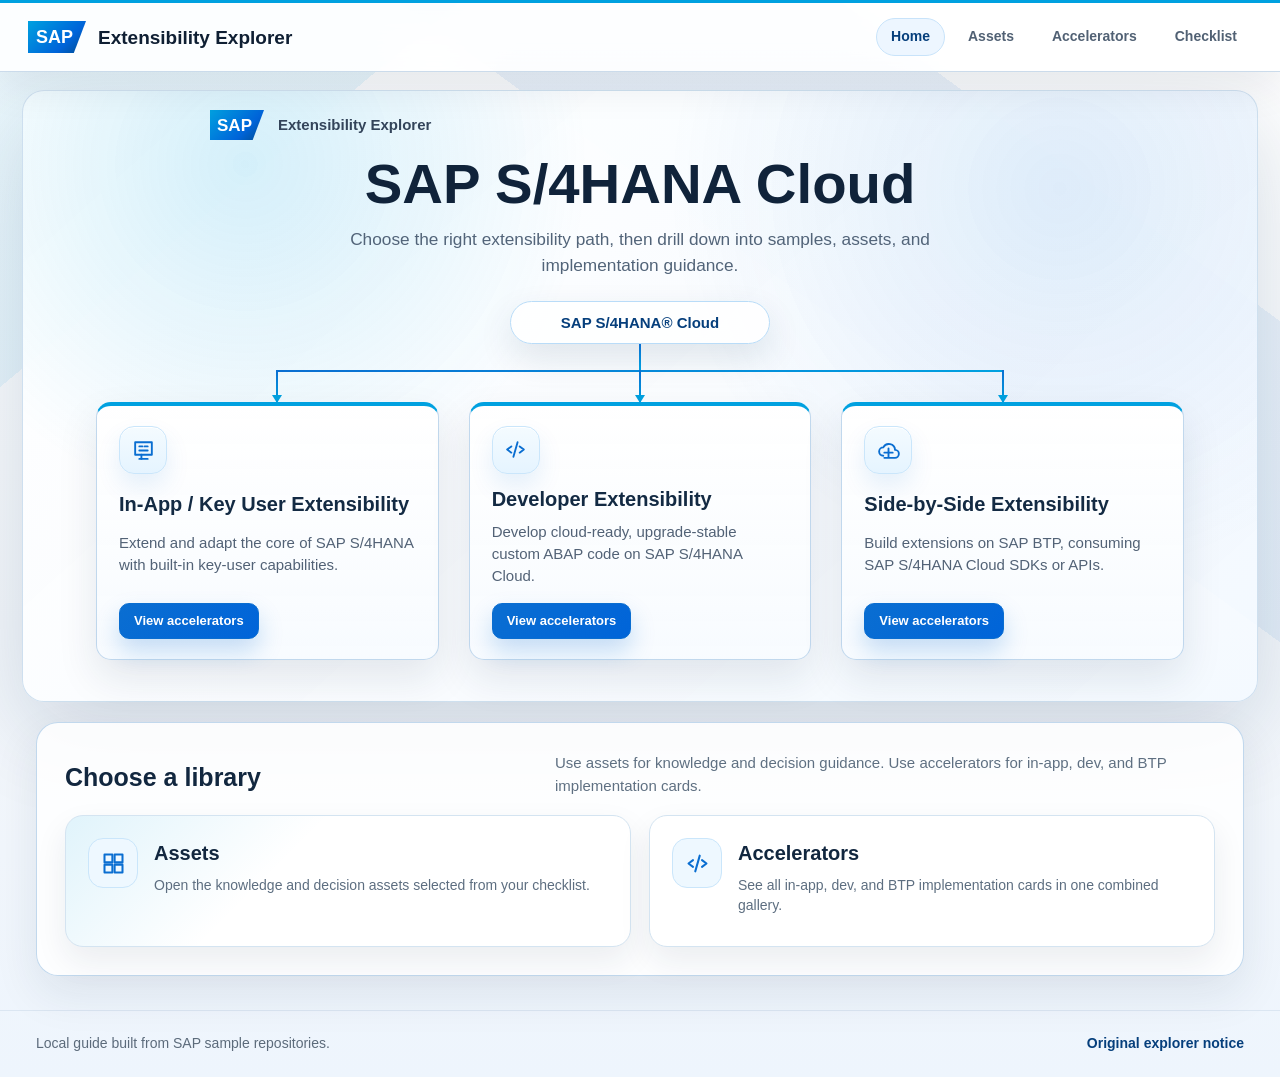
==== index.html @ 134e23ec "Publish SAP extensibility explorer site" ====
<!doctype html>
<html lang="en">
  <head>
    <meta charset="utf-8" />
    <meta name="viewport" content="width=device-width, initial-scale=1" />
    <title>Extensibility Explorer</title>
    <link rel="stylesheet" href="styles.css" />
  </head>
  <body data-page="home">
    <header class="site-header">
      <a class="brand" href="index.html" aria-label="Extensibility Explorer home">
        <span class="sap-logo" aria-label="SAP">SAP</span>
        <span class="brand-text">Extensibility Explorer</span>
      </a>
      <nav class="top-nav" aria-label="Main navigation">
        <a class="active" href="index.html">Home</a>
        <a href="assets.html">Assets</a>
        <a href="accelerators.html">Accelerators</a>
        <a href="checklist.html">Checklist</a>
      </nav>
    </header>

    <main>
      <section class="flow-hero" aria-label="Extensibility map">
        <div class="hero-brand">
          <span class="sap-logo sap-logo-large" aria-label="SAP">SAP</span>
          <span>Extensibility Explorer</span>
        </div>

        <div class="home-intro">
          <h1>SAP S/4HANA Cloud</h1>
          <p>Choose the right extensibility path, then drill down into samples, assets, and implementation guidance.</p>
        </div>

        <div class="root-node">
          <h2>SAP S/4HANA&reg; Cloud</h2>
        </div>

        <div class="flow-lines" aria-hidden="true">
          <span class="line vertical"></span>
          <span class="line horizontal"></span>
          <span class="line branch branch-left"></span>
          <span class="line branch branch-mid"></span>
          <span class="line branch branch-right"></span>
        </div>

        <div class="choice-grid" aria-label="Extensibility choices">
          <a class="choice-card" href="samples.html?lane=inapp">
            <span class="choice-icon" aria-hidden="true">
              <svg viewBox="0 0 24 24"><path d="M4 5h16v12H4z" /><path d="M8 21h8" /><path d="M10 17v4" /><path d="M8 9h3" /><path d="M13 9h3" /><path d="M8 13h8" /></svg>
            </span>
            <h2>In-App / Key User Extensibility</h2>
            <p>Extend and adapt the core of SAP S/4HANA with built-in key-user capabilities.</p>
            <span class="card-action">View accelerators</span>
          </a>

          <a class="choice-card" href="samples.html?lane=developer">
            <span class="choice-icon" aria-hidden="true">
              <svg viewBox="0 0 24 24"><path d="m8 9-4 3 4 3" /><path d="m16 9 4 3-4 3" /><path d="m14 5-4 14" /></svg>
            </span>
            <h2>Developer Extensibility</h2>
            <p>Develop cloud-ready, upgrade-stable custom ABAP code on SAP S/4HANA Cloud.</p>
            <span class="card-action">View accelerators</span>
          </a>

          <a class="choice-card" href="samples.html?lane=side">
            <span class="choice-icon" aria-hidden="true">
              <svg viewBox="0 0 24 24"><path d="M7 18a4 4 0 0 1 0-8 6 6 0 0 1 11.3 2.4A3.8 3.8 0 0 1 18 20H8" /><path d="M8 15h8" /><path d="M12 11v8" /></svg>
            </span>
            <h2>Side-by-Side Extensibility</h2>
            <p>Build extensions on SAP BTP, consuming SAP S/4HANA Cloud SDKs or APIs.</p>
            <span class="card-action">View accelerators</span>
          </a>
        </div>
      </section>

      <section class="library-panel" aria-label="Explorer libraries">
        <div class="library-heading">
          <h2>Choose a library</h2>
          <p>Use assets for knowledge and decision guidance. Use accelerators for in-app, dev, and BTP implementation cards.</p>
        </div>
        <div class="library-grid">
          <a class="library-card featured" href="assets.html">
            <span class="library-icon" aria-hidden="true">
              <svg viewBox="0 0 24 24"><path d="M4 4h7v7H4z" /><path d="M13 4h7v7h-7z" /><path d="M4 13h7v7H4z" /><path d="M13 13h7v7h-7z" /></svg>
            </span>
            <div>
              <h3>Assets</h3>
              <p>Open the knowledge and decision assets selected from your checklist.</p>
            </div>
          </a>
          <a class="library-card" href="accelerators.html">
            <span class="library-icon" aria-hidden="true">
              <svg viewBox="0 0 24 24"><path d="m8 9-4 3 4 3" /><path d="m16 9 4 3-4 3" /><path d="m14 5-4 14" /></svg>
            </span>
            <div>
              <h3>Accelerators</h3>
              <p>See all in-app, dev, and BTP implementation cards in one combined gallery.</p>
            </div>
          </a>
        </div>
      </section>
    </main>

    <footer class="footer">
      <span>Local guide built from SAP sample repositories.</span>
      <a href="https://www.sap.com/extends4" target="_blank" rel="noreferrer">Original explorer notice</a>
    </footer>
  </body>
</html>
---- styles.css ----
:root {
  --page: #f5f9ff;
  --surface: #ffffff;
  --text: #223548;
  --muted: #5f6f82;
  --line: #d5e4f4;
  --blue: #0a6ed1;
  --blue-dark: #004b8d;
  --blue-soft: #e5f2ff;
  --sap-navy: #243f5a;
  --sap-sky: #00a1e0;
  --sap-cyan: #14b8d4;
  --green: #16825d;
  --green-soft: #e7f6ef;
  --amber: #a96500;
  --amber-soft: #fff4dc;
  --red: #b43b37;
  --red-soft: #fff0ef;
  --shadow: 0 18px 44px rgba(34, 53, 72, 0.12);
  --shadow-strong: 0 28px 80px rgba(10, 64, 112, 0.18);
  --radius: 8px;
  --font: "Segoe UI", Roboto, Arial, sans-serif;
}

* {
  box-sizing: border-box;
}

body {
  margin: 0;
  background:
    linear-gradient(118deg, rgba(0, 161, 224, 0.08) 0 16%, transparent 16% 100%),
    linear-gradient(28deg, transparent 0 62%, rgba(10, 110, 209, 0.07) 62% 80%, transparent 80%),
    linear-gradient(180deg, #ffffff 0%, #f4f9ff 45%, #edf5ff 100%);
  color: var(--text);
  font-family: var(--font);
  font-size: 16px;
  line-height: 1.55;
}

a {
  color: inherit;
  text-decoration: none;
}

svg {
  width: 20px;
  height: 20px;
  fill: none;
  stroke: currentColor;
  stroke-linecap: round;
  stroke-linejoin: round;
  stroke-width: 1.8;
}

.sr-only {
  position: absolute;
  width: 1px;
  height: 1px;
  padding: 0;
  overflow: hidden;
  clip: rect(0, 0, 0, 0);
  white-space: nowrap;
  border: 0;
}

[hidden] {
  display: none !important;
}

.site-header {
  position: sticky;
  top: 0;
  z-index: 10;
  display: flex;
  align-items: center;
  justify-content: space-between;
  gap: 24px;
  min-height: 64px;
  padding: 10px 36px;
  background: rgba(255, 255, 255, 0.94);
  border-top: 4px solid var(--sap-sky);
  border-bottom: 1px solid #c9d8e8;
  backdrop-filter: blur(14px);
  box-shadow: 0 10px 30px rgba(34, 53, 72, 0.08);
}

body[data-page="samples"] {
  background: #ffffff;
}

body[data-page="samples"] .site-header {
  min-height: 86px;
  padding-inline: max(36px, calc((100vw - 1500px) / 2));
  background: #2b4d69;
  border-top: 4px solid #d0001b;
  border-bottom: 0;
  color: #ffffff;
  box-shadow: none;
}

body[data-page="samples"] .brand {
  color: #ffffff;
}

body[data-page="samples"] .brand-text {
  color: #ffffff;
  font-size: 28px;
  font-weight: 800;
}

body[data-page="samples"] .sap-logo {
  background: transparent;
  clip-path: none;
  width: auto;
  height: auto;
  padding-right: 0;
  font-size: 28px;
  filter: drop-shadow(0 1px 0 rgba(0, 0, 0, 0.2));
}

body[data-page="samples"] .top-nav {
  gap: 28px;
}

body[data-page="samples"] .top-nav a {
  min-height: 44px;
  border-radius: 0;
  color: rgba(255, 255, 255, 0.82);
  font-size: 18px;
  font-weight: 500;
  border: 0;
  border-bottom: 3px solid transparent;
  background: transparent;
}

body[data-page="samples"] .top-nav a:hover,
body[data-page="samples"] .top-nav a.active {
  color: #ffffff;
  border-bottom-color: #ffffff;
  background: transparent;
}

.brand {
  display: inline-flex;
  align-items: center;
  gap: 12px;
  color: #111827;
  font-size: 18px;
  font-weight: 800;
}

.brand-text {
  padding-top: 1px;
}

.sap-logo {
  display: inline-flex;
  align-items: center;
  justify-content: center;
  width: 58px;
  height: 32px;
  padding-right: 5px;
  clip-path: polygon(0 0, 100% 0, 79% 100%, 0% 100%);
  background: linear-gradient(135deg, #00a1e0 0%, #0064d9 66%, #004b8d 100%);
  color: #ffffff;
  font-size: 18px;
  font-weight: 900;
  letter-spacing: 0;
  line-height: 1;
}

.sap-logo-large {
  width: 68px;
  height: 38px;
  font-size: 22px;
}

.top-nav {
  display: flex;
  align-items: center;
  gap: 8px;
  flex-wrap: wrap;
}

.top-nav a,
.lane-switcher a {
  display: inline-flex;
  align-items: center;
  min-height: 36px;
  padding: 0 13px;
  border-radius: 6px;
  color: var(--muted);
  font-size: 14px;
  font-weight: 750;
  border: 1px solid transparent;
  white-space: nowrap;
}

.top-nav a:hover,
.top-nav a.active,
.lane-switcher a:hover,
.lane-switcher a.active {
  background: #edf6ff;
  border-color: #b7daf7;
  color: var(--blue-dark);
}

main {
  width: min(1190px, calc(100% - 40px));
  margin: 0 auto;
}

main.samples-page {
  width: min(1500px, calc(100% - 72px));
}

h1,
h2,
h3,
p {
  margin-top: 0;
}

h1 {
  margin-bottom: 8px;
  font-size: 24px;
  line-height: 1.15;
  letter-spacing: 0;
}

.samples-hero p {
  max-width: 740px;
  color: var(--muted);
  font-size: 19px;
}

.samples-hero .lane-note {
  margin-top: 14px;
  margin-bottom: 0;
  padding: 12px 14px;
  background: var(--amber-soft);
  border: 1px solid #f0d39a;
  border-radius: var(--radius);
  color: #6f4b00;
  font-size: 15px;
}

.flow-hero {
  position: relative;
  min-height: calc(100vh - 136px);
  padding: 32px 0 36px;
}

.scenario-hero {
  position: relative;
  overflow: hidden;
  min-height: 322px;
  background:
    linear-gradient(180deg, rgba(43, 77, 105, 0.96) 0%, rgba(51, 87, 114, 0.94) 56%, rgba(112, 148, 174, 0.92) 100%),
    #2b4d69;
  color: #ffffff;
}

.scenario-hero::before {
  content: "";
  position: absolute;
  left: 50%;
  bottom: -84px;
  width: min(820px, 70vw);
  height: 260px;
  transform: translateX(-50%);
  border-radius: 46% 54% 0 0;
  background: rgba(255, 255, 255, 0.055);
}

.scenario-hero::after {
  content: "";
  position: absolute;
  left: 41%;
  bottom: -94px;
  width: 260px;
  height: 260px;
  transform: rotate(45deg);
  border-radius: 16px;
  background: rgba(255, 255, 255, 0.045);
}

.scenario-hero-inner {
  position: relative;
  z-index: 1;
  width: min(1420px, calc(100% - 72px));
  margin: 0 auto;
  padding: 82px 0 70px;
  text-align: center;
}

.scenario-tabs {
  display: flex;
  justify-content: center;
  gap: 46px;
  margin-bottom: 64px;
}

.scenario-tabs a {
  min-height: 42px;
  color: rgba(255, 255, 255, 0.82);
  font-size: 18px;
  font-weight: 600;
  border-bottom: 3px solid transparent;
}

.scenario-tabs a:hover,
.scenario-tabs a.active {
  color: #ffffff;
  border-bottom-color: #ffffff;
}

.scenario-hero h1 {
  margin-bottom: 18px;
  color: #ffffff;
  font-size: clamp(48px, 5vw, 70px);
  font-weight: 300;
  letter-spacing: 0;
}

.scenario-hero p {
  margin: 0 auto;
  max-width: 1040px;
  color: rgba(255, 255, 255, 0.9);
  font-size: clamp(20px, 2vw, 28px);
  line-height: 1.35;
}

.flow-hero::before {
  content: "";
  position: absolute;
  inset: 18px -28px auto;
  height: 78%;
  border: 1px solid rgba(0, 161, 224, 0.18);
  border-radius: 14px;
  background:
    linear-gradient(130deg, rgba(0, 161, 224, 0.08) 0 21%, transparent 21% 100%),
    linear-gradient(34deg, transparent 0 66%, rgba(10, 110, 209, 0.08) 66% 83%, transparent 83%),
    linear-gradient(90deg, rgba(10, 110, 209, 0.045) 1px, transparent 1px),
    linear-gradient(180deg, rgba(10, 110, 209, 0.035) 1px, transparent 1px),
    rgba(255, 255, 255, 0.86);
  background-size: 100% 100%, 100% 100%, 52px 52px, 52px 52px, 100% 100%;
  box-shadow: 0 30px 88px rgba(10, 64, 112, 0.16);
  pointer-events: none;
}

.hero-brand {
  position: relative;
  z-index: 1;
  display: flex;
  align-items: center;
  justify-content: center;
  gap: 14px;
  margin-bottom: 22px;
  color: #111827;
  font-size: 18px;
  font-weight: 850;
}

.root-node {
  position: relative;
  z-index: 1;
  width: min(650px, 100%);
  margin: 0 auto;
  padding: 16px 28px 17px;
  text-align: center;
  background: linear-gradient(180deg, #ffffff 0%, #f7fbff 100%);
  border: 1px solid #98d6f5;
  border-top: 5px solid var(--sap-sky);
  border-radius: 8px;
  box-shadow:
    0 18px 46px rgba(34, 53, 72, 0.13),
    8px 8px 0 rgba(0, 161, 224, 0.16);
}

.root-node h1 {
  margin-bottom: 7px;
  font-size: clamp(28px, 3.4vw, 40px);
  font-weight: 850;
}

.root-node p {
  margin-bottom: 0;
  color: var(--muted);
}

.flow-lines {
  position: relative;
  z-index: 1;
  height: 92px;
  width: 100%;
}

.line {
  position: absolute;
  display: block;
  background: var(--sap-sky);
}

.line.vertical {
  left: 50%;
  top: 0;
  width: 2px;
  height: 44px;
  transform: translateX(-50%);
}

.line.horizontal {
  left: 16.5%;
  right: 16.5%;
  top: 44px;
  height: 2px;
}

.line.branch {
  top: 44px;
  width: 2px;
  height: 48px;
}

.line.branch::after {
  content: "";
  position: absolute;
  left: 50%;
  bottom: -1px;
  width: 0;
  height: 0;
  transform: translateX(-50%);
  border-left: 5px solid transparent;
  border-right: 5px solid transparent;
  border-top: 8px solid var(--sap-sky);
}

.branch-left {
  left: 16.5%;
}

.branch-mid {
  left: 50%;
  transform: translateX(-50%);
}

.branch-right {
  right: 16.5%;
}

.choice-grid {
  position: relative;
  z-index: 1;
  display: grid;
  grid-template-columns: repeat(3, minmax(0, 1fr));
  gap: 28px;
  margin: 0 0 28px;
}

.choice-card,
.sample-card,
.samples-hero,
.sample-section {
  background: var(--surface);
  border: 1px solid var(--line);
  border-radius: var(--radius);
  box-shadow: var(--shadow);
}

.choice-card {
  position: relative;
  display: grid;
  min-height: 198px;
  padding: 24px 24px 22px;
  overflow: visible;
  border: 1px solid #abd7ef;
  border-top: 5px solid var(--sap-sky);
  border-radius: 8px;
  background: linear-gradient(180deg, #ffffff 0%, #f8fcff 100%);
  box-shadow:
    0 20px 44px rgba(34, 53, 72, 0.12),
    inset 0 1px 0 rgba(255, 255, 255, 0.9);
  transition: transform 160ms ease, border-color 160ms ease, box-shadow 160ms ease, background 160ms ease;
  z-index: 0;
}

.choice-card::before,
.choice-card::after {
  content: "";
  position: absolute;
  inset: 9px -9px -9px 9px;
  z-index: -1;
  border: 1px solid rgba(0, 161, 224, 0.44);
  border-radius: 8px;
  background: rgba(229, 242, 255, 0.62);
  box-shadow: 0 12px 26px rgba(10, 110, 209, 0.08);
}

.choice-card::after {
  inset: 14px -14px -14px 14px;
  opacity: 0.62;
}

.choice-card:hover {
  transform: translateY(-6px);
  border-color: var(--blue);
  background: #ffffff;
  box-shadow:
    0 28px 58px rgba(0, 74, 132, 0.18),
    inset 0 1px 0 rgba(255, 255, 255, 0.9);
}

.choice-card h2 {
  margin-bottom: 12px;
  font-size: 21px;
  line-height: 1.2;
  font-weight: 850;
}

.choice-card p {
  color: #263c52;
  font-size: 16px;
  line-height: 1.42;
}

.card-action {
  align-self: end;
  display: inline-flex;
  width: fit-content;
  min-height: 38px;
  align-items: center;
  padding: 0 14px;
  border: 1px solid var(--blue);
  border-radius: 4px;
  background: var(--blue);
  color: #ffffff;
  font-size: 14px;
  font-weight: 800;
  box-shadow: 0 8px 18px rgba(10, 110, 209, 0.18);
}

.choice-card:hover .card-action {
  background: var(--blue-dark);
  color: #ffffff;
}

.tools-panel {
  position: relative;
  overflow: hidden;
  scroll-margin-top: 92px;
  margin: 36px 0 64px;
  padding: 48px 40px 42px;
  border: 1px solid rgba(255, 255, 255, 0.18);
  border-top: 5px solid var(--sap-sky);
  border-radius: 12px;
  background:
    linear-gradient(135deg, rgba(255, 255, 255, 0.08) 0 18%, transparent 18% 100%),
    linear-gradient(28deg, transparent 0 38%, rgba(255, 255, 255, 0.08) 38% 56%, transparent 56%),
    linear-gradient(180deg, #274b68 0%, #426f8e 54%, #7199b2 100%);
  color: #ffffff;
  box-shadow:
    0 28px 82px rgba(20, 56, 88, 0.24),
    inset 0 1px 0 rgba(255, 255, 255, 0.16);
}

.tools-panel::before {
  content: "";
  position: absolute;
  inset: 0;
  background:
    linear-gradient(135deg, rgba(255, 255, 255, 0.05) 0 20%, transparent 20%),
    radial-gradient(circle at 50% 45%, rgba(255, 255, 255, 0.08), transparent 38%);
  pointer-events: none;
}

.tools-heading {
  position: relative;
  z-index: 1;
  display: grid;
  justify-items: center;
  gap: 12px;
  margin-bottom: 36px;
  text-align: center;
}

.tools-heading svg {
  width: 42px;
  height: 42px;
  color: #ffffff;
  stroke-width: 2;
}

.tools-heading h2 {
  margin: 0;
  color: #ffffff;
  font-size: clamp(28px, 3vw, 38px);
  font-weight: 400;
  line-height: 1.2;
}

.tools-grid {
  position: relative;
  z-index: 1;
  display: grid;
  grid-template-columns: repeat(3, minmax(0, 1fr));
  gap: 22px;
}

.tool-card {
  position: relative;
  display: grid;
  justify-items: center;
  align-content: start;
  min-height: 238px;
  padding: 26px 22px 22px;
  color: var(--text);
  text-align: center;
  border: 1px solid rgba(209, 224, 238, 0.95);
  border-radius: 8px;
  background: linear-gradient(180deg, rgba(255, 255, 255, 0.98) 0%, rgba(246, 251, 255, 0.97) 100%);
  box-shadow: 0 18px 38px rgba(22, 49, 76, 0.18);
  transition: background 160ms ease, border-color 160ms ease, transform 160ms ease, box-shadow 160ms ease;
}

.tool-card:hover {
  transform: translateY(-6px);
  border-color: rgba(0, 161, 224, 0.78);
  background: #ffffff;
  box-shadow: 0 28px 56px rgba(9, 46, 82, 0.24);
}

.tool-card svg {
  width: 58px;
  height: 58px;
  margin-bottom: 18px;
  padding: 12px;
  border: 1px solid #bfe3f8;
  border-radius: 50%;
  background: #eaf7ff;
  color: var(--blue);
  stroke-width: 1.9;
}

.tool-card h3 {
  margin-bottom: 10px;
  color: #17324d;
  font-size: 21px;
  font-weight: 800;
  line-height: 1.16;
}

.tool-card p {
  max-width: 280px;
  margin: 0 0 22px;
  color: #52677a;
  font-size: 15px;
  line-height: 1.45;
}

.tool-card::after {
  content: "View related samples";
  align-self: end;
  display: inline-flex;
  min-height: 34px;
  align-items: center;
  margin-top: auto;
  padding: 0 12px;
  border: 1px solid #b9dff8;
  border-radius: 4px;
  background: #f4faff;
  color: var(--blue-dark);
  font-size: 13px;
  font-weight: 800;
}

.tool-card:hover::after {
  border-color: var(--blue);
  background: var(--blue);
  color: #ffffff;
}

.back-link {
  display: inline-flex;
  align-items: center;
  gap: 8px;
  margin: 28px 0 18px;
  color: var(--blue-dark);
  font-size: 14px;
  font-weight: 750;
}

body[data-page="samples"] .back-link {
  margin-top: 26px;
  margin-bottom: 18px;
}

.samples-hero {
  position: relative;
  overflow: hidden;
  display: grid;
  grid-template-columns: minmax(0, 1fr) auto;
  gap: 24px;
  align-items: start;
  padding: 34px;
  margin-bottom: 20px;
  border-top: 4px solid var(--sap-sky);
}

.samples-hero.compact {
  display: none;
}

.samples-hero::after {
  content: "";
  position: absolute;
  inset: auto 0 0;
  height: 4px;
  background: linear-gradient(90deg, var(--sap-sky), var(--blue), transparent);
}

.samples-hero h1 {
  font-size: clamp(34px, 5vw, 52px);
}

.eyebrow {
  margin-bottom: 8px;
  color: var(--blue-dark) !important;
  font-size: 13px !important;
  font-weight: 800;
  text-transform: uppercase;
}

.lane-switcher {
  display: flex;
  gap: 8px;
  padding: 4px;
  border: 1px solid var(--line);
  border-radius: 8px;
  background: #f8fbff;
}

.sample-section {
  padding: 30px;
  margin-bottom: 46px;
  border-top: 1px solid #b9dff8;
}

.scenario-browser {
  display: grid;
  grid-template-columns: minmax(260px, 360px) minmax(0, 1fr);
  gap: 36px;
  align-items: start;
  margin: 0 0 52px;
}

.filter-rail {
  position: sticky;
  top: 104px;
  padding-top: 64px;
}

.search-box {
  display: grid;
  grid-template-columns: minmax(0, 1fr) auto;
  align-items: center;
  gap: 10px;
  padding: 0 18px;
  min-height: 54px;
  border: 1px solid #c9cfd5;
  border-radius: 4px;
  background: #ffffff;
  color: #2f5977;
}

.search-box input {
  width: 100%;
  border: 0;
  outline: 0;
  color: #33475b;
  font: inherit;
  font-size: 20px;
}

.search-box input::placeholder {
  color: #6b747c;
  font-style: italic;
}

.filter-block {
  margin-top: 12px;
  padding-top: 24px;
  border-top: 1px solid #e2e2e2;
}

.filter-block p {
  margin-bottom: 12px;
  color: #a8a8a8;
  font-size: 22px;
  font-weight: 300;
}

.filter-heading,
.filter-option,
.favorite-button {
  appearance: none;
  border: 0;
  background: transparent;
  font: inherit;
}

.filter-heading {
  display: flex;
  align-items: center;
  gap: 12px;
  width: 100%;
  padding: 10px 0;
  color: #53616d;
  font-size: 20px;
  text-align: left;
  cursor: pointer;
}

.filter-heading svg {
  width: 30px;
  height: 30px;
  color: #2f5977;
  transition: transform 160ms ease;
}

.filter-heading[aria-expanded="true"] svg {
  transform: rotate(90deg);
}

.filter-options {
  display: flex;
  flex-wrap: wrap;
  gap: 8px;
  padding: 4px 0 18px 42px;
}

.filter-option {
  min-height: 30px;
  padding: 0 10px;
  border: 1px solid #d7e4ef;
  border-radius: 16px;
  color: #2f5977;
  font-size: 12px;
  font-weight: 700;
  cursor: pointer;
}

.filter-option:hover,
.filter-option.selected {
  background: #e8f4ff;
  border-color: #0a6ed1;
  color: #004b8d;
}

.scenario-results {
  min-width: 0;
}

.section-title {
  display: flex;
  justify-content: space-between;
  gap: 16px;
  align-items: end;
  margin-bottom: 18px;
}

.scenario-browser .section-title {
  align-items: center;
  margin-bottom: 24px;
}

.scenario-browser .section-title h2 {
  color: #2c3f4f;
  font-size: 26px;
  font-weight: 500;
}

.section-title h2 {
  margin-bottom: 0;
  font-size: 28px;
}

.section-title p {
  margin-bottom: 0;
  color: var(--muted);
  font-size: 14px;
  font-weight: 700;
}

.section-title-actions {
  display: flex;
  flex-wrap: wrap;
  justify-content: flex-end;
  gap: 10px;
  align-items: center;
}

.filter-toggle-button {
  min-height: 34px;
  padding: 0 12px;
  border: 1px solid #c9e0f3;
  border-radius: 999px;
  background: #ffffff;
  color: var(--blue-dark);
  font: inherit;
  font-size: 13px;
  font-weight: 850;
  cursor: pointer;
}

.filter-toggle-button:hover {
  border-color: var(--blue);
  background: #edf6ff;
}

.sample-grid {
  display: grid;
  grid-template-columns: repeat(3, minmax(0, 1fr));
  gap: 16px;
}

.scenario-browser .sample-grid {
  grid-template-columns: repeat(2, minmax(280px, 1fr));
  gap: 30px;
}

.sample-card {
  display: flex;
  flex-direction: column;
  min-height: 270px;
  padding: 20px;
  border-top: 3px solid var(--sap-sky);
  box-shadow: 0 16px 34px rgba(34, 53, 72, 0.08);
  transition: border-color 160ms ease, box-shadow 160ms ease, transform 160ms ease;
}

.scenario-card {
  position: relative;
  min-height: 360px;
  padding: 112px 26px 28px;
  border: 1px solid #d4e3f0;
  border-top: 4px solid var(--sap-sky);
  border-radius: 8px;
  background: linear-gradient(180deg, #ffffff 0%, #f8fbff 100%);
  box-shadow: 0 18px 42px rgba(34, 53, 72, 0.11);
}

.scenario-card:hover,
.scenario-card:focus-within {
  transform: translateY(-4px);
  border-color: #8ecff1;
  box-shadow: 0 26px 58px rgba(45, 77, 105, 0.18);
}

.favorite-button {
  position: absolute;
  top: 34px;
  right: 30px;
  display: grid;
  place-items: center;
  width: 38px;
  height: 38px;
  border: 1px solid #cfe6f7;
  border-radius: 50%;
  background: #f4faff;
  color: #2f5977;
  cursor: pointer;
}

.favorite-button svg {
  width: 36px;
  height: 36px;
  stroke-width: 1.5;
}

.favorite-button:hover {
  color: #0a6ed1;
}

.scenario-card h3 {
  max-width: 88%;
  margin-bottom: 28px;
  color: #34495a;
  font-size: 24px;
  font-weight: 400;
  line-height: 1.16;
}

.scenario-card .sample-description {
  color: #586977;
  font-size: 18px;
  line-height: 1.22;
}

.scenario-card .meta-row {
  margin-top: auto;
  margin-bottom: 18px;
}

.scenario-card .hover-detail {
  margin: 0 0 18px;
}

.setup-link {
  gap: 14px;
  min-height: 42px;
  margin-top: 0;
  padding: 0;
  border: 0;
  border-radius: 0;
  color: #2f5977;
  font-size: 18px;
  font-weight: 500;
}

.setup-link svg {
  width: 30px;
  height: 30px;
  stroke-width: 1.7;
}

.setup-link:hover {
  background: transparent;
  color: #0a6ed1;
}

.sample-card:hover,
.sample-card:focus-within {
  border-color: var(--blue);
  box-shadow: 0 26px 58px rgba(45, 77, 105, 0.18);
  transform: translateY(-4px);
}

.sample-card h3 {
  margin-bottom: 10px;
  font-size: 19px;
  line-height: 1.25;
  overflow-wrap: anywhere;
}

.sample-card p {
  color: var(--muted);
}

.hover-detail {
  display: none;
  margin: 2px 0 16px;
  padding: 10px 12px;
  border: 1px solid #c8dcfb;
  border-radius: var(--radius);
  background: #f5f9ff;
  color: var(--text);
  font-size: 14px;
}

.sample-card:hover .hover-detail,
.sample-card:focus-within .hover-detail {
  display: block;
}

.meta-row {
  display: flex;
  flex-wrap: wrap;
  gap: 8px;
  margin-bottom: 14px;
}

.pill {
  display: inline-flex;
  min-height: 26px;
  align-items: center;
  padding: 0 9px;
  border-radius: 999px;
  background: var(--blue-soft);
  color: var(--blue-dark);
  font-size: 12px;
  font-weight: 800;
}

.pill[data-status="Active"] {
  background: var(--green-soft);
  color: var(--green);
}

.pill[data-status="Archived"] {
  background: var(--red-soft);
  color: var(--red);
}

.pill[data-status="Historical scenario"] {
  background: var(--amber-soft);
  color: var(--amber);
}

.sample-link {
  display: inline-flex;
  align-items: center;
  gap: 8px;
  width: fit-content;
  min-height: 38px;
  margin-top: auto;
  padding: 0 13px;
  border: 1px solid var(--blue);
  border-radius: var(--radius);
  color: var(--blue-dark);
  font-size: 14px;
  font-weight: 800;
}

.sample-link:hover {
  background: var(--blue);
  color: #ffffff;
}

.empty-state {
  padding: 40px;
  border: 1px dashed #c8d6e3;
  border-radius: 8px;
  color: #53616d;
  text-align: center;
}

.help-button {
  position: fixed;
  right: 20px;
  bottom: 20px;
  z-index: 20;
  display: inline-flex;
  align-items: center;
  gap: 10px;
  min-height: 54px;
  padding: 0 20px;
  border-radius: 4px;
  background: #6f879c;
  color: #ffffff;
  font-size: 22px;
  font-weight: 600;
  box-shadow: 0 14px 28px rgba(31, 45, 61, 0.22);
}

.help-button svg {
  width: 34px;
  height: 34px;
  fill: none;
  stroke-width: 1.8;
}

.footer {
  display: flex;
  justify-content: space-between;
  gap: 18px;
  align-items: center;
  padding: 22px 36px;
  border-top: 1px solid var(--line);
  color: var(--muted);
  font-size: 14px;
}

.footer a {
  color: var(--blue-dark);
  font-weight: 750;
}

@media (max-width: 900px) {
  .site-header,
  .footer {
    padding-inline: 20px;
  }

  main {
    width: min(100% - 28px, 1120px);
  }

  .choice-grid,
  .sample-grid {
    grid-template-columns: 1fr;
  }

  .tools-grid {
    grid-template-columns: repeat(2, minmax(0, 1fr));
  }

  body[data-page="samples"] .site-header {
    padding-inline: 20px;
  }

  body[data-page="samples"] .brand-text,
  body[data-page="samples"] .sap-logo {
    font-size: 20px;
  }

  body[data-page="samples"] .top-nav {
    gap: 10px;
  }

  body[data-page="samples"] .top-nav a {
    font-size: 14px;
  }

  main.samples-page,
  .scenario-hero-inner {
    width: min(100% - 28px, 1120px);
  }

  .scenario-hero {
    min-height: 280px;
  }

  .scenario-tabs {
    gap: 18px;
    margin-bottom: 40px;
    overflow-x: auto;
    justify-content: flex-start;
  }

  .scenario-tabs a {
    flex: 0 0 auto;
    font-size: 15px;
  }

  .scenario-browser {
    grid-template-columns: 1fr;
  }

  .filter-rail {
    position: static;
    padding-top: 4px;
  }

  .scenario-browser .sample-grid {
    grid-template-columns: 1fr;
  }

  .flow-hero {
    min-height: auto;
    padding-top: 46px;
  }

  .flow-lines {
    display: none;
  }

  .root-node {
    margin-bottom: 24px;
  }

  .choice-card {
    min-height: 0;
  }

  .tools-panel {
    padding: 36px 22px 30px;
  }

  .samples-hero {
    grid-template-columns: 1fr;
    padding: 24px;
  }

  .lane-switcher {
    width: fit-content;
    max-width: 100%;
    overflow-x: auto;
  }
}

@media (max-width: 620px) {
  .site-header,
  .footer {
    display: grid;
  }

  .top-nav {
    width: 100%;
  }

  body[data-page="samples"] .site-header {
    min-height: 116px;
  }

  h1 {
    font-size: 24px;
  }

  .scenario-hero {
    min-height: 272px;
  }

  .scenario-hero-inner {
    padding: 48px 0 46px;
  }

  .scenario-hero h1 {
    font-size: 42px;
  }

  .scenario-hero p {
    font-size: 18px;
  }

  .samples-hero p {
    font-size: 17px;
  }

  .sample-section {
    padding: 22px;
  }

  .hover-detail {
    display: block;
  }

  .tools-grid {
    grid-template-columns: 1fr;
    gap: 18px;
  }

  .tools-panel {
    scroll-margin-top: 154px;
  }

  .tool-card {
    min-height: 0;
  }

  .scenario-card {
    min-height: 0;
    padding: 90px 20px 24px;
  }

  .scenario-card h3 {
    font-size: 22px;
  }

  .filter-options {
    padding-left: 0;
  }

  .help-button {
    display: none;
  }
}

/* Modern product-style refresh */
:root {
  --page: #f4f7fb;
  --surface: #ffffff;
  --surface-soft: #f8fbff;
  --text: #0f1f33;
  --muted: #5c6b7b;
  --line: #dbe6f2;
  --blue: #0a6ed1;
  --blue-dark: #063f7c;
  --blue-soft: #eaf5ff;
  --sap-sky: #00a1e0;
  --sap-cyan: #17b9d6;
  --shadow: 0 18px 48px rgba(22, 42, 70, 0.1);
  --shadow-strong: 0 30px 90px rgba(14, 48, 86, 0.16);
  --radius: 14px;
}

body,
body[data-page="samples"] {
  background:
    linear-gradient(140deg, rgba(0, 161, 224, 0.08) 0 18%, transparent 18% 100%),
    linear-gradient(36deg, transparent 0 68%, rgba(10, 110, 209, 0.07) 68% 84%, transparent 84%),
    linear-gradient(180deg, #ffffff 0%, var(--page) 58%, #eef5fd 100%);
  color: var(--text);
}

.site-header,
body[data-page="samples"] .site-header {
  min-height: 72px;
  padding: 12px max(28px, calc((100vw - 1500px) / 2));
  background: rgba(255, 255, 255, 0.86);
  border-top: 3px solid var(--sap-sky);
  border-bottom: 1px solid rgba(183, 206, 227, 0.72);
  color: var(--text);
  box-shadow: 0 14px 42px rgba(15, 31, 51, 0.08);
  backdrop-filter: blur(18px);
}

.brand,
body[data-page="samples"] .brand {
  color: var(--text);
}

.brand-text,
body[data-page="samples"] .brand-text {
  color: var(--text);
  font-size: 19px;
  font-weight: 850;
}

.sap-logo,
body[data-page="samples"] .sap-logo {
  width: 58px;
  height: 32px;
  padding-right: 5px;
  clip-path: polygon(0 0, 100% 0, 79% 100%, 0% 100%);
  background: linear-gradient(135deg, #00a1e0 0%, #0064d9 66%, #004b8d 100%);
  color: #ffffff;
  font-size: 18px;
  filter: none;
}

.top-nav,
body[data-page="samples"] .top-nav {
  gap: 8px;
}

.top-nav a,
body[data-page="samples"] .top-nav a,
.lane-switcher a {
  min-height: 38px;
  padding: 0 14px;
  border: 1px solid transparent;
  border-radius: 999px;
  background: transparent;
  color: #516174;
  font-size: 14px;
  font-weight: 780;
}

.top-nav a:hover,
.top-nav a.active,
body[data-page="samples"] .top-nav a:hover,
body[data-page="samples"] .top-nav a.active,
.lane-switcher a:hover,
.lane-switcher a.active {
  background: #edf6ff;
  border-color: #c8e3fa;
  color: var(--blue-dark);
}

main {
  width: min(1220px, calc(100% - 56px));
}

main.samples-page {
  width: min(1500px, calc(100% - 72px));
}

main.accelerator-library-page {
  width: min(1480px, calc(100% - 64px));
}

.flow-hero {
  min-height: auto;
  padding: 70px 0 48px;
}

.flow-hero::before {
  inset: 28px -20px auto;
  height: calc(100% - 72px);
  border: 1px solid rgba(202, 221, 238, 0.9);
  border-radius: 26px;
  background:
    radial-gradient(circle at 18% 12%, rgba(0, 161, 224, 0.16), transparent 30%),
    radial-gradient(circle at 84% 16%, rgba(10, 110, 209, 0.11), transparent 34%),
    linear-gradient(138deg, rgba(255, 255, 255, 0.94) 0%, rgba(244, 249, 255, 0.92) 100%);
  background-size: 100% 100%;
  box-shadow: var(--shadow-strong);
}

.hero-brand {
  justify-content: flex-start;
  width: min(860px, 100%);
  margin: 0 auto 22px;
  color: #33445a;
}

.home-intro {
  position: relative;
  z-index: 1;
  width: min(880px, 100%);
  margin: 0 auto 34px;
  text-align: center;
}

.home-intro h1 {
  margin-bottom: 14px;
  color: #10233a;
  font-size: clamp(46px, 6vw, 78px);
  font-weight: 850;
  letter-spacing: 0;
}

.home-intro p {
  margin: 0 auto;
  max-width: 720px;
  color: #526479;
  font-size: clamp(18px, 2vw, 22px);
  line-height: 1.5;
}

.root-node {
  width: fit-content;
  min-width: min(100%, 310px);
  padding: 12px 24px;
  border: 1px solid #b9dcf8;
  border-radius: 999px;
  background: rgba(255, 255, 255, 0.88);
  box-shadow: 0 14px 34px rgba(16, 55, 94, 0.12);
}

.root-node h2 {
  margin: 0;
  color: var(--blue-dark);
  font-size: 18px;
  font-weight: 850;
}

.root-node h1,
.root-node p {
  display: none;
}

.line {
  background: linear-gradient(180deg, #0a6ed1, #00a1e0);
}

.line.horizontal {
  background: linear-gradient(90deg, #0a6ed1, #00a1e0);
}

.choice-grid {
  gap: 28px;
  margin-bottom: 58px;
}

.choice-card {
  min-height: 308px;
  padding: 30px;
  border: 1px solid rgba(190, 214, 236, 0.95);
  border-top: 4px solid var(--sap-sky);
  border-radius: 18px;
  background:
    linear-gradient(180deg, rgba(255, 255, 255, 0.98) 0%, rgba(247, 251, 255, 0.94) 100%);
  box-shadow: 0 22px 54px rgba(22, 42, 70, 0.12);
}

.choice-card::before,
.choice-card::after {
  display: none;
}

.choice-card:hover {
  transform: translateY(-8px);
  border-color: rgba(10, 110, 209, 0.34);
  box-shadow: 0 34px 74px rgba(15, 67, 115, 0.18);
}

.choice-icon {
  display: grid;
  place-items: center;
  width: 66px;
  height: 66px;
  margin-bottom: 24px;
  border: 1px solid #cae6fb;
  border-radius: 18px;
  background: linear-gradient(180deg, #f4fbff 0%, #e5f4ff 100%);
  color: var(--blue);
  box-shadow: inset 0 1px 0 #ffffff, 0 12px 24px rgba(10, 110, 209, 0.1);
}

.choice-icon svg {
  width: 34px;
  height: 34px;
  stroke-width: 1.8;
}

.choice-card h2 {
  margin-bottom: 14px;
  color: #132a43;
  font-size: 24px;
  line-height: 1.16;
}

.choice-card p {
  color: #526276;
  font-size: 17px;
  line-height: 1.48;
}

.card-action {
  min-height: 42px;
  padding: 0 16px;
  border-radius: 10px;
  background: linear-gradient(135deg, var(--blue), #0064d9);
  box-shadow: 0 12px 24px rgba(10, 110, 209, 0.22);
}

.tools-panel {
  margin: 0 0 76px;
  padding: 34px;
  border: 1px solid rgba(190, 214, 236, 0.95);
  border-top: 0;
  border-radius: 24px;
  background:
    linear-gradient(135deg, rgba(0, 161, 224, 0.08), transparent 34%),
    rgba(255, 255, 255, 0.9);
  color: var(--text);
  box-shadow: var(--shadow);
}

.tools-panel::before {
  display: none;
}

.tools-heading {
  display: flex;
  justify-content: space-between;
  align-items: center;
  gap: 18px;
  margin-bottom: 24px;
  text-align: left;
}

.tools-heading svg {
  display: none;
}

.tools-heading h2 {
  color: #132a43;
  font-size: clamp(26px, 3vw, 34px);
  font-weight: 850;
}

.tools-grid {
  grid-template-columns: repeat(3, minmax(0, 1fr));
  gap: 18px;
}

.tool-card {
  min-height: 230px;
  padding: 24px;
  align-content: start;
  justify-items: start;
  text-align: left;
  border-radius: 16px;
  background: #ffffff;
  box-shadow: 0 16px 36px rgba(22, 42, 70, 0.09);
}

.tool-card svg {
  width: 52px;
  height: 52px;
  margin-bottom: 22px;
  border-radius: 15px;
}

.tool-card h3 {
  font-size: 19px;
}

.tool-card p {
  max-width: none;
  margin-bottom: 20px;
}

.tool-card::after {
  border-radius: 999px;
}

.scenario-hero {
  width: min(1500px, calc(100% - 72px));
  min-height: 0;
  margin: 28px auto 0;
  border-radius: 26px;
  background:
    linear-gradient(130deg, rgba(16, 93, 150, 0.2) 0 22%, transparent 22%),
    linear-gradient(35deg, transparent 0 68%, rgba(23, 185, 214, 0.15) 68% 84%, transparent 84%),
    linear-gradient(135deg, #052b50 0%, #08477e 56%, #0a6ed1 100%);
  box-shadow: var(--shadow-strong);
}

.scenario-hero::before,
.scenario-hero::after {
  display: none;
}

.scenario-hero-inner {
  display: grid;
  grid-template-columns: minmax(0, 1fr) auto;
  align-items: end;
  gap: 30px;
  width: 100%;
  padding: 54px;
  text-align: left;
}

.scenario-hero .eyebrow {
  width: fit-content;
  margin-bottom: 14px;
  padding: 6px 10px;
  border: 1px solid rgba(255, 255, 255, 0.22);
  border-radius: 999px;
  background: rgba(255, 255, 255, 0.11);
  color: rgba(255, 255, 255, 0.86) !important;
  font-size: 12px !important;
  letter-spacing: 0;
}

.scenario-hero h1 {
  margin-bottom: 14px;
  font-size: clamp(38px, 5vw, 62px);
  font-weight: 850;
}

.scenario-hero p {
  max-width: 780px;
  margin: 0;
  color: rgba(255, 255, 255, 0.86);
  font-size: clamp(17px, 1.6vw, 21px);
}

.scenario-hero .lane-note {
  margin-top: 18px;
  padding: 12px 14px;
  border: 1px solid rgba(255, 202, 87, 0.35);
  border-radius: 14px;
  background: rgba(255, 255, 255, 0.11);
  color: rgba(255, 255, 255, 0.86);
  font-size: 14px;
}

.hero-actions.lane-switcher {
  flex-wrap: nowrap;
  border: 1px solid rgba(255, 255, 255, 0.18);
  border-radius: 999px;
  background: rgba(255, 255, 255, 0.12);
  backdrop-filter: blur(10px);
}

.hero-actions.lane-switcher a {
  color: rgba(255, 255, 255, 0.82);
}

.hero-actions.lane-switcher a:hover,
.hero-actions.lane-switcher a.active {
  background: #ffffff;
  border-color: #ffffff;
  color: var(--blue-dark);
}

body[data-page="samples"] .back-link {
  margin-top: 26px;
  margin-bottom: 22px;
}

.scenario-browser {
  grid-template-columns: 330px minmax(0, 1fr);
  gap: 28px;
  align-items: start;
}

.filter-rail {
  top: 94px;
  padding: 22px;
  border: 1px solid var(--line);
  border-radius: 20px;
  background: rgba(255, 255, 255, 0.92);
  box-shadow: 0 16px 42px rgba(22, 42, 70, 0.08);
}

.search-box {
  min-height: 48px;
  border-color: #cfe0ef;
  border-radius: 12px;
  background: #f8fbff;
}

.search-box input {
  font-size: 16px;
}

.filter-block {
  margin-top: 18px;
  padding-top: 18px;
}

.filter-block p {
  color: #132a43;
  font-size: 13px;
  font-weight: 850;
  letter-spacing: 0;
  text-transform: uppercase;
}

.filter-heading {
  min-height: 40px;
  color: #263b51;
  font-size: 15px;
  font-weight: 800;
}

.filter-heading svg {
  width: 22px;
  height: 22px;
}

.filter-options {
  gap: 8px;
  padding: 4px 0 18px 34px;
}

.filter-option {
  min-height: 32px;
  border-radius: 999px;
  background: #ffffff;
  box-shadow: 0 8px 18px rgba(22, 42, 70, 0.04);
}

.scenario-browser .section-title {
  min-height: 48px;
  align-items: center;
  margin-bottom: 18px;
}

.scenario-browser .section-title h2 {
  color: #12273f;
  font-size: 24px;
  font-weight: 850;
}

.section-title p {
  padding: 6px 10px;
  border: 1px solid var(--line);
  border-radius: 999px;
  background: #ffffff;
}

.scenario-browser .sample-grid {
  grid-template-columns: repeat(3, minmax(240px, 1fr));
  gap: 20px;
}

.scenario-card {
  min-height: 342px;
  padding: 76px 22px 22px;
  border: 1px solid rgba(205, 222, 237, 0.95);
  border-top: 4px solid var(--sap-sky);
  border-radius: 18px;
  background: rgba(255, 255, 255, 0.96);
  box-shadow: 0 16px 42px rgba(22, 42, 70, 0.09);
}

.scenario-card::before {
  display: none;
}

.favorite-button {
  top: 20px;
  right: 20px;
  width: 38px;
  height: 38px;
  border-radius: 12px;
}

.favorite-button svg {
  width: 25px;
  height: 25px;
}

.card-lane-tag {
  position: absolute;
  top: 20px;
  left: 22px;
  z-index: 1;
  display: inline-flex;
  min-height: 28px;
  align-items: center;
  padding: 0 11px;
  border-radius: 999px;
  background: #eaf5ff;
  color: var(--blue-dark);
  font-size: 12px;
  font-weight: 900;
  letter-spacing: 0;
}

.card-lane-tag[data-lane="developer"] {
  background: #edf7ee;
  color: #17683a;
}

.card-lane-tag[data-lane="side"] {
  background: #eff0ff;
  color: #4b4f9e;
}

.card-origin-tag {
  position: absolute;
  right: 22px;
  bottom: 22px;
  z-index: 1;
  display: inline-flex;
  min-height: 25px;
  align-items: center;
  padding: 0 9px;
  border: 1px solid #cfe6f7;
  border-radius: 999px;
  background: #eef8ff;
  color: var(--blue-dark);
  font-size: 11px;
  font-weight: 900;
  letter-spacing: 0;
}

.scenario-card h3 {
  max-width: 100%;
  margin-bottom: 14px;
  color: #12273f;
  font-size: 18px;
  font-weight: 740;
  line-height: 1.28;
}

.scenario-card .sample-description {
  color: #596b7c;
  font-size: 15px;
  line-height: 1.42;
}

.hover-detail {
  border-radius: 14px;
  background: #f5faff;
}

.scenario-card .hover-detail {
  position: absolute;
  left: 20px;
  right: 20px;
  bottom: 78px;
  display: block;
  margin: 0;
  padding: 14px;
  border: 1px solid #b9dff8;
  background: rgba(255, 255, 255, 0.96);
  box-shadow: 0 18px 38px rgba(22, 42, 70, 0.16);
  opacity: 0;
  pointer-events: none;
  transform: translateY(8px);
  transition: opacity 160ms ease, transform 160ms ease;
}

.scenario-card:hover .hover-detail,
.scenario-card:focus-within .hover-detail {
  opacity: 1;
  transform: translateY(0);
}

.pill {
  min-height: 25px;
  border-radius: 999px;
  font-size: 11px;
}

.setup-link {
  gap: 8px;
  min-height: 38px;
  padding: 0 12px;
  border: 1px solid #bfdcf4;
  border-radius: 10px;
  background: #ffffff;
  color: var(--blue-dark);
  font-size: 13px;
  font-weight: 850;
}

.setup-link svg {
  width: 21px;
  height: 21px;
}

.setup-link:hover {
  border-color: var(--blue);
  background: var(--blue);
  color: #ffffff;
}

.help-button {
  min-height: 48px;
  border-radius: 999px;
  background: linear-gradient(135deg, #0a6ed1, #0057b8);
  font-size: 16px;
}

.card-link {
  color: inherit;
  text-decoration: none;
}

.card-link:focus-visible,
.source-link:focus-visible,
.primary-action:focus-visible,
.secondary-action:focus-visible,
.library-card:focus-visible {
  outline: 3px solid rgba(10, 110, 209, 0.35);
  outline-offset: 4px;
}

.library-panel {
  position: relative;
  z-index: 1;
  margin: -14px 0 34px;
  padding: 28px;
  border: 1px solid rgba(190, 214, 236, 0.95);
  border-radius: 22px;
  background: rgba(255, 255, 255, 0.86);
  box-shadow: 0 18px 46px rgba(22, 42, 70, 0.09);
}

.library-heading {
  display: flex;
  justify-content: space-between;
  gap: 20px;
  align-items: end;
  margin-bottom: 18px;
}

.library-heading h2 {
  margin: 0;
  color: #12273f;
  font-size: 25px;
  font-weight: 850;
}

.library-heading p {
  max-width: 660px;
  margin: 0;
  color: #5f7082;
  font-size: 15px;
}

.library-grid {
  display: grid;
  grid-template-columns: repeat(2, minmax(0, 1fr));
  gap: 18px;
}

.library-card {
  display: grid;
  grid-template-columns: auto minmax(0, 1fr);
  gap: 16px;
  align-items: start;
  min-height: 132px;
  padding: 22px;
  border: 1px solid #d4e4f1;
  border-radius: 18px;
  background: #ffffff;
  box-shadow: 0 14px 32px rgba(22, 42, 70, 0.08);
  transition: transform 160ms ease, box-shadow 160ms ease, border-color 160ms ease;
}

.library-card:hover {
  transform: translateY(-5px);
  border-color: rgba(10, 110, 209, 0.34);
  box-shadow: 0 24px 54px rgba(15, 67, 115, 0.15);
}

.library-card.featured {
  background:
    linear-gradient(135deg, rgba(0, 161, 224, 0.12), transparent 38%),
    #ffffff;
}

.library-icon {
  display: grid;
  place-items: center;
  width: 50px;
  height: 50px;
  border: 1px solid #cae6fb;
  border-radius: 15px;
  background: #eef8ff;
  color: var(--blue);
}

.library-icon svg {
  width: 27px;
  height: 27px;
}

.library-card h3 {
  margin-bottom: 6px;
  color: #12273f;
  font-size: 20px;
}

.library-card p {
  margin: 0;
  color: #5d6e80;
  font-size: 14px;
  line-height: 1.45;
}

.assets-page,
.detail-page {
  width: min(1320px, calc(100% - 72px));
  margin: 0 auto;
}

.assets-hero .scenario-hero-inner {
  align-items: center;
}

.asset-stat-panel {
  display: grid;
  gap: 10px;
  min-width: 260px;
  padding: 20px;
  border: 1px solid rgba(255, 255, 255, 0.24);
  border-radius: 20px;
  background: rgba(255, 255, 255, 0.13);
  box-shadow: inset 0 1px 0 rgba(255, 255, 255, 0.16);
}

.asset-stat-panel span {
  display: flex;
  align-items: center;
  min-height: 40px;
  padding: 0 14px;
  border-radius: 999px;
  background: rgba(255, 255, 255, 0.9);
  color: var(--blue-dark);
  font-size: 14px;
  font-weight: 850;
}

.asset-grid {
  display: grid;
  grid-template-columns: repeat(3, minmax(240px, 1fr));
  gap: 18px;
}

.asset-card {
  position: relative;
  display: flex;
  flex-direction: column;
  min-height: 218px;
  padding: 20px;
  overflow: hidden;
  border: 1px solid rgba(205, 222, 237, 0.95);
  border-radius: 18px;
  background:
    linear-gradient(180deg, rgba(255, 255, 255, 0.98) 0%, rgba(248, 251, 255, 0.96) 100%);
  box-shadow: 0 16px 42px rgba(22, 42, 70, 0.09);
  transition: transform 160ms ease, box-shadow 160ms ease, border-color 160ms ease;
}

.asset-card::before {
  content: "";
  position: absolute;
  inset: 0 0 auto;
  height: 4px;
  background: linear-gradient(90deg, var(--sap-sky), var(--blue));
}

.asset-card:hover {
  transform: translateY(-5px);
  border-color: rgba(10, 110, 209, 0.34);
  box-shadow: 0 28px 58px rgba(15, 67, 115, 0.16);
}

.asset-lane {
  display: inline-flex;
  width: fit-content;
  min-height: 28px;
  align-items: center;
  margin-bottom: 18px;
  padding: 0 10px;
  border-radius: 999px;
  background: #eaf5ff;
  color: var(--blue-dark);
  font-size: 12px;
  font-weight: 850;
}

.asset-lane[data-lane="developer"] {
  background: #edf7ee;
  color: #17683a;
}

.asset-lane[data-lane="side"] {
  background: #eff0ff;
  color: #4b4f9e;
}

.asset-card h3 {
  margin-bottom: 10px;
  color: #12273f;
  font-size: 19px;
  line-height: 1.22;
}

.asset-card p {
  margin-bottom: 16px;
  color: #596b7c;
  font-size: 14px;
  line-height: 1.38;
}

.asset-card .hover-detail {
  display: none;
}

.asset-card .meta-row {
  margin-top: auto;
}

.asset-browser.filters-collapsed {
  grid-template-columns: minmax(0, 1fr);
}

.asset-browser.filters-collapsed .filter-rail {
  display: none;
}

.asset-browser.filters-collapsed .asset-grid {
  grid-template-columns: repeat(4, minmax(220px, 1fr));
}

.detail-hero {
  display: grid;
  grid-template-columns: minmax(0, 1fr) auto;
  gap: 28px;
  align-items: end;
  margin-bottom: 24px;
  padding: 38px;
  border-radius: 26px;
  background:
    linear-gradient(135deg, rgba(0, 161, 224, 0.14), transparent 36%),
    linear-gradient(135deg, #ffffff 0%, #f5faff 100%);
  border: 1px solid rgba(190, 214, 236, 0.95);
  box-shadow: var(--shadow);
}

.detail-tags {
  display: flex;
  flex-wrap: wrap;
  gap: 8px;
  align-items: center;
  margin-bottom: 18px;
}

.detail-tags .asset-lane {
  margin-bottom: 0;
}

.detail-hero h1 {
  margin-bottom: 14px;
  color: #10233a;
  font-size: clamp(34px, 4.5vw, 58px);
  font-weight: 850;
  line-height: 1.04;
}

.detail-hero p {
  max-width: 820px;
  margin: 0;
  color: #526479;
  font-size: 18px;
  line-height: 1.55;
}

.detail-actions {
  display: flex;
  gap: 10px;
  flex-wrap: wrap;
  justify-content: flex-end;
}

.primary-action,
.secondary-action {
  display: inline-flex;
  align-items: center;
  gap: 8px;
  min-height: 44px;
  padding: 0 16px;
  border-radius: 12px;
  font-size: 14px;
  font-weight: 850;
}

.primary-action {
  background: linear-gradient(135deg, var(--blue), #0064d9);
  color: #ffffff;
  box-shadow: 0 12px 24px rgba(10, 110, 209, 0.22);
}

.secondary-action {
  border: 1px solid #bfdcf4;
  background: #ffffff;
  color: var(--blue-dark);
}

.detail-grid {
  display: grid;
  grid-template-columns: minmax(0, 1fr) minmax(300px, 380px);
  gap: 22px;
  align-items: start;
  margin-bottom: 58px;
}

.detail-panel {
  padding: 26px;
  border: 1px solid rgba(205, 222, 237, 0.95);
  border-radius: 20px;
  background: rgba(255, 255, 255, 0.94);
  box-shadow: 0 16px 42px rgba(22, 42, 70, 0.08);
}

.detail-panel:not(.source-panel) {
  grid-column: 1;
}

.source-panel {
  position: sticky;
  top: 96px;
  grid-column: 2;
  grid-row: 1 / span 3;
}

.detail-panel h2 {
  margin-bottom: 12px;
  color: #12273f;
  font-size: 22px;
  font-weight: 850;
}

.detail-panel p {
  margin: 0;
  color: #596b7c;
  font-size: 16px;
}

.implementation-panel ol {
  display: grid;
  gap: 12px;
  margin: 0;
  padding: 0;
  list-style: none;
  counter-reset: step;
}

.implementation-panel li {
  position: relative;
  min-height: 56px;
  padding: 14px 14px 14px 58px;
  border: 1px solid #dbe9f5;
  border-radius: 16px;
  background: #f8fbff;
  color: #32475b;
}

.implementation-panel li::before {
  counter-increment: step;
  content: counter(step);
  position: absolute;
  left: 14px;
  top: 14px;
  display: grid;
  place-items: center;
  width: 30px;
  height: 30px;
  border-radius: 10px;
  background: var(--blue);
  color: #ffffff;
  font-size: 13px;
  font-weight: 900;
}

.source-link {
  display: grid;
  grid-template-columns: minmax(0, 1fr) auto;
  gap: 12px;
  align-items: center;
  min-height: 54px;
  margin-bottom: 10px;
  padding: 12px 14px;
  border: 1px solid #d7e5f1;
  border-radius: 14px;
  background: #f8fbff;
  color: #173a63;
  font-size: 14px;
  font-weight: 780;
}

.source-link:hover {
  border-color: var(--blue);
  background: #eef7ff;
}

.source-placeholder {
  color: #526479;
}

.source-placeholder small {
  color: #7b8da0;
  font-size: 12px;
  font-weight: 800;
}

.disabled-action {
  cursor: default;
  opacity: 0.76;
}

.detail-note {
  margin-top: 18px;
  padding: 14px;
  border: 1px solid #cfe4f7;
  border-radius: 16px;
  background: #eef8ff;
  color: #365064;
  font-size: 14px;
}

.detail-note strong {
  display: block;
  margin-bottom: 4px;
  color: #12273f;
}

.checklist-page {
  width: min(1500px, calc(100% - 56px));
  margin: 0 auto 64px;
}

.checklist-hero {
  display: grid;
  grid-template-columns: minmax(0, 1fr) auto;
  gap: 28px;
  align-items: end;
  margin: 28px 0 20px;
  padding: 34px;
  border: 1px solid rgba(190, 214, 236, 0.95);
  border-radius: 24px;
  background:
    linear-gradient(135deg, rgba(0, 161, 224, 0.14), transparent 38%),
    linear-gradient(135deg, #ffffff 0%, #f4faff 100%);
  box-shadow: var(--shadow);
}

.checklist-hero h1 {
  margin-bottom: 12px;
  color: #10233a;
  font-size: clamp(36px, 4.8vw, 62px);
  font-weight: 850;
  line-height: 1.05;
}

.checklist-hero p:not(.eyebrow) {
  max-width: 760px;
  margin: 0;
  color: #526479;
  font-size: 18px;
}

.checklist-summary {
  display: grid;
  gap: 10px;
  min-width: 180px;
  padding: 18px;
  border: 1px solid #cfe4f7;
  border-radius: 18px;
  background: #ffffff;
  color: #174066;
  box-shadow: 0 12px 28px rgba(22, 42, 70, 0.08);
}

.checklist-summary span,
.checklist-summary strong {
  display: inline-flex;
  min-height: 36px;
  align-items: center;
  padding: 0 12px;
  border-radius: 999px;
  background: #eef8ff;
  font-size: 14px;
  font-weight: 850;
}

.checklist-summary strong {
  background: var(--blue);
  color: #ffffff;
}

.checklist-controls {
  display: grid;
  grid-template-columns: minmax(260px, 1fr) minmax(220px, 300px) auto;
  gap: 14px;
  align-items: center;
  margin-bottom: 18px;
  padding: 18px;
  border: 1px solid var(--line);
  border-radius: 20px;
  background: rgba(255, 255, 255, 0.92);
  box-shadow: 0 14px 34px rgba(22, 42, 70, 0.07);
}

.checklist-search {
  min-height: 48px;
}

.select-filter {
  display: grid;
  gap: 6px;
  color: #45586d;
  font-size: 12px;
  font-weight: 850;
  text-transform: uppercase;
}

.select-filter select {
  min-height: 48px;
  padding: 0 14px;
  border: 1px solid #cfe0ef;
  border-radius: 12px;
  background: #ffffff;
  color: #162d45;
  font: inherit;
  font-size: 14px;
  font-weight: 760;
  text-transform: none;
}

.checklist-table-card {
  overflow: hidden;
  border: 1px solid rgba(205, 222, 237, 0.95);
  border-radius: 22px;
  background: rgba(255, 255, 255, 0.94);
  box-shadow: var(--shadow);
}

.table-scroll {
  overflow: auto;
  max-height: calc(100vh - 270px);
}

.checklist-table {
  width: 100%;
  min-width: 1580px;
  border-collapse: separate;
  border-spacing: 0;
}

.checklist-table th {
  position: sticky;
  top: 0;
  z-index: 2;
  padding: 14px 16px;
  background: #eef7ff;
  color: #174066;
  font-size: 12px;
  font-weight: 900;
  text-align: left;
  text-transform: uppercase;
  white-space: nowrap;
  border-bottom: 1px solid #cfe0ef;
}

.checklist-table td {
  vertical-align: top;
  padding: 16px;
  border-bottom: 1px solid #e2edf6;
  color: #33485e;
  font-size: 14px;
}

.checklist-table tr:hover td {
  background: #f8fbff;
}

.checklist-table td:nth-child(1) {
  width: 118px;
}

.checklist-table td:nth-child(2),
.checklist-table td:nth-child(3),
.checklist-table td:nth-child(4),
.checklist-table td:nth-child(5),
.checklist-table td:nth-child(6) {
  width: 170px;
}

.checklist-table td:nth-child(3) {
  width: 220px;
}

.checklist-table td:nth-child(7) {
  min-width: 340px;
}

.checklist-table strong {
  display: block;
  margin-bottom: 6px;
  color: #10233a;
  font-size: 15px;
  line-height: 1.28;
}

.checklist-table td p {
  margin: 0;
  color: #66778a;
  font-size: 13px;
  line-height: 1.38;
}

.include-check {
  display: inline-grid;
  grid-template-columns: auto 1fr;
  gap: 8px;
  align-items: center;
  min-height: 34px;
  padding: 0 10px;
  border: 1px solid #cfe0ef;
  border-radius: 999px;
  background: #ffffff;
  color: var(--blue-dark);
  font-size: 12px;
  font-weight: 850;
  cursor: pointer;
}

.include-check input {
  width: 18px;
  height: 18px;
  accent-color: var(--blue);
}

.category-checks {
  display: flex;
  flex-wrap: wrap;
  gap: 8px;
  max-width: 230px;
}

.category-check {
  min-height: 30px;
  padding: 0 9px;
  color: #174066;
  font-size: 11.5px;
  white-space: nowrap;
}

.category-check input {
  width: 16px;
  height: 16px;
}

.lane-checks {
  max-width: 260px;
}

.lane-check {
  background: #f8fbff;
}

.row-details summary {
  width: fit-content;
  min-height: 32px;
  padding: 6px 11px;
  border: 1px solid #cfe0ef;
  border-radius: 999px;
  background: #ffffff;
  color: var(--blue-dark);
  font-size: 12px;
  font-weight: 850;
  cursor: pointer;
}

.row-details dl {
  display: grid;
  gap: 8px;
  margin: 12px 0 0;
}

.row-details dt {
  color: #12273f;
  font-size: 12px;
  font-weight: 900;
  text-transform: uppercase;
}

.row-details dd {
  margin: 0;
  color: #53677b;
  white-space: pre-line;
}

@media (max-width: 1100px) {
  .scenario-browser .sample-grid {
    grid-template-columns: repeat(2, minmax(240px, 1fr));
  }

  .tools-grid {
    grid-template-columns: repeat(2, minmax(0, 1fr));
  }

  .asset-grid {
    grid-template-columns: repeat(2, minmax(240px, 1fr));
  }

  .asset-browser.filters-collapsed .asset-grid {
    grid-template-columns: repeat(3, minmax(220px, 1fr));
  }

  .checklist-controls {
    grid-template-columns: 1fr;
  }
}

@media (max-width: 900px) {
  main,
  main.samples-page,
  .scenario-hero,
  .assets-page,
  .detail-page {
    width: min(100% - 28px, 1120px);
  }

  .scenario-hero-inner {
    grid-template-columns: 1fr;
    padding: 34px;
  }

  .scenario-browser {
    grid-template-columns: 1fr;
  }

  .filter-rail {
    position: static;
  }

  .choice-grid,
  .scenario-browser .sample-grid,
  .asset-grid,
  .library-grid {
    grid-template-columns: 1fr;
  }

  .library-heading,
  .detail-hero,
  .detail-grid {
    display: grid;
    grid-template-columns: 1fr;
  }

  .detail-actions {
    justify-content: flex-start;
  }

  .detail-panel:not(.source-panel),
  .source-panel {
    grid-column: 1;
    grid-row: auto;
  }

  .source-panel {
    position: static;
  }

  .asset-browser.filters-collapsed .asset-grid {
    grid-template-columns: 1fr;
  }

  .checklist-page {
    width: min(100% - 28px, 1120px);
  }

  .checklist-hero {
    grid-template-columns: 1fr;
    padding: 24px;
  }

  .checklist-summary {
    min-width: 0;
  }
}

@media (max-width: 620px) {
  .site-header,
  body[data-page="samples"] .site-header {
    min-height: 0;
    padding-inline: 18px;
  }

  .brand-text,
  body[data-page="samples"] .brand-text {
    font-size: 17px;
  }

  .top-nav {
    gap: 6px;
    flex-wrap: nowrap;
    overflow-x: auto;
    scrollbar-width: none;
  }

  .top-nav::-webkit-scrollbar {
    display: none;
  }

  .top-nav a,
  body[data-page="samples"] .top-nav a {
    min-height: 34px;
    padding-inline: 8px;
    font-size: 12.5px;
  }

  .flow-hero {
    padding-top: 34px;
  }

  .home-intro h1 {
    font-size: 42px;
  }

  .root-node {
    border-radius: 14px;
  }

  .tools-grid {
    grid-template-columns: 1fr;
  }

  .tools-panel {
    padding: 24px;
    scroll-margin-top: 148px;
  }

  .tools-heading {
    display: block;
  }

  .scenario-hero {
    margin-top: 18px;
    border-radius: 22px;
  }

  .scenario-hero-inner {
    padding: 28px;
  }

  .scenario-hero h1 {
    font-size: 34px;
  }

  .scenario-hero p {
    font-size: 16px;
  }

  .hero-actions.lane-switcher {
    width: 100%;
    flex-wrap: wrap;
    overflow: visible;
  }

  .filter-rail,
  .scenario-card {
    border-radius: 16px;
  }

  .scenario-card .hover-detail,
  .asset-card .hover-detail {
    position: static;
    left: auto;
    right: auto;
    bottom: auto;
    display: block;
    margin: 10px 0 14px;
    box-shadow: none;
    opacity: 1;
    pointer-events: auto;
    transform: none;
  }

  .library-panel,
  .detail-hero,
  .detail-panel {
    padding: 22px;
    border-radius: 18px;
  }

  .detail-hero h1 {
    font-size: 32px;
  }

  .asset-stat-panel {
    min-width: 0;
  }
}

/* Compact the home page so the first screen does not feel oversized. */
body[data-page="home"] main {
  width: min(1460px, calc(100% - 72px));
}

body[data-page="home"] .flow-hero {
  padding: 38px 0 34px;
}

body[data-page="home"] .flow-hero::before {
  inset: 18px -14px auto;
  height: calc(100% - 54px);
  border-radius: 22px;
}

body[data-page="home"] .hero-brand {
  width: min(860px, 100%);
  margin-bottom: 12px;
  font-size: 15px;
}

body[data-page="home"] .sap-logo-large {
  width: 54px;
  height: 30px;
  font-size: 17px;
}

body[data-page="home"] .home-intro {
  width: min(860px, 100%);
  margin-bottom: 22px;
}

body[data-page="home"] .home-intro h1 {
  margin-bottom: 10px;
  font-size: clamp(38px, 4.4vw, 58px);
}

body[data-page="home"] .home-intro p {
  max-width: 610px;
  font-size: clamp(15px, 1.35vw, 18px);
}

body[data-page="home"] .root-node {
  min-width: min(100%, 260px);
  padding: 9px 20px;
}

body[data-page="home"] .root-node h2 {
  font-size: 15px;
}

body[data-page="home"] .flow-lines {
  width: min(1220px, calc(100% - 120px));
  height: 58px;
  margin-inline: auto;
}

body[data-page="home"] .line.vertical {
  height: 26px;
}

body[data-page="home"] .line.horizontal {
  top: 26px;
}

body[data-page="home"] .line.branch {
  top: 26px;
  height: 32px;
}

body[data-page="home"] .choice-grid {
  width: min(1220px, calc(100% - 120px));
  gap: 30px;
  margin-inline: auto;
  margin-bottom: 42px;
}

body[data-page="home"] .choice-card {
  min-height: 214px;
  padding: 20px 22px;
  border-radius: 15px;
  box-shadow: 0 18px 40px rgba(22, 42, 70, 0.1);
}

body[data-page="home"] .choice-icon {
  width: 48px;
  height: 48px;
  margin-bottom: 14px;
  border-radius: 15px;
}

body[data-page="home"] .choice-icon svg {
  width: 25px;
  height: 25px;
}

body[data-page="home"] .choice-card h2 {
  margin-bottom: 10px;
  font-size: 20px;
}

body[data-page="home"] .choice-card p {
  font-size: 15px;
}

body[data-page="home"] .card-action {
  min-height: 36px;
  padding-inline: 14px;
  font-size: 13px;
}

body[data-page="home"] .tools-panel {
  margin-bottom: 58px;
  padding: 28px;
}

body[data-page="home"] .tools-heading {
  margin-bottom: 18px;
}

body[data-page="home"] .tools-heading h2 {
  font-size: clamp(24px, 2.4vw, 30px);
}

@media (max-width: 620px) {
  body[data-page="home"] main {
    width: min(100% - 28px, 1120px);
  }

  body[data-page="home"] .flow-hero {
    padding-top: 28px;
  }

  body[data-page="home"] .home-intro h1 {
    font-size: 34px;
  }

  body[data-page="home"] .choice-card {
    min-height: 0;
  }
}
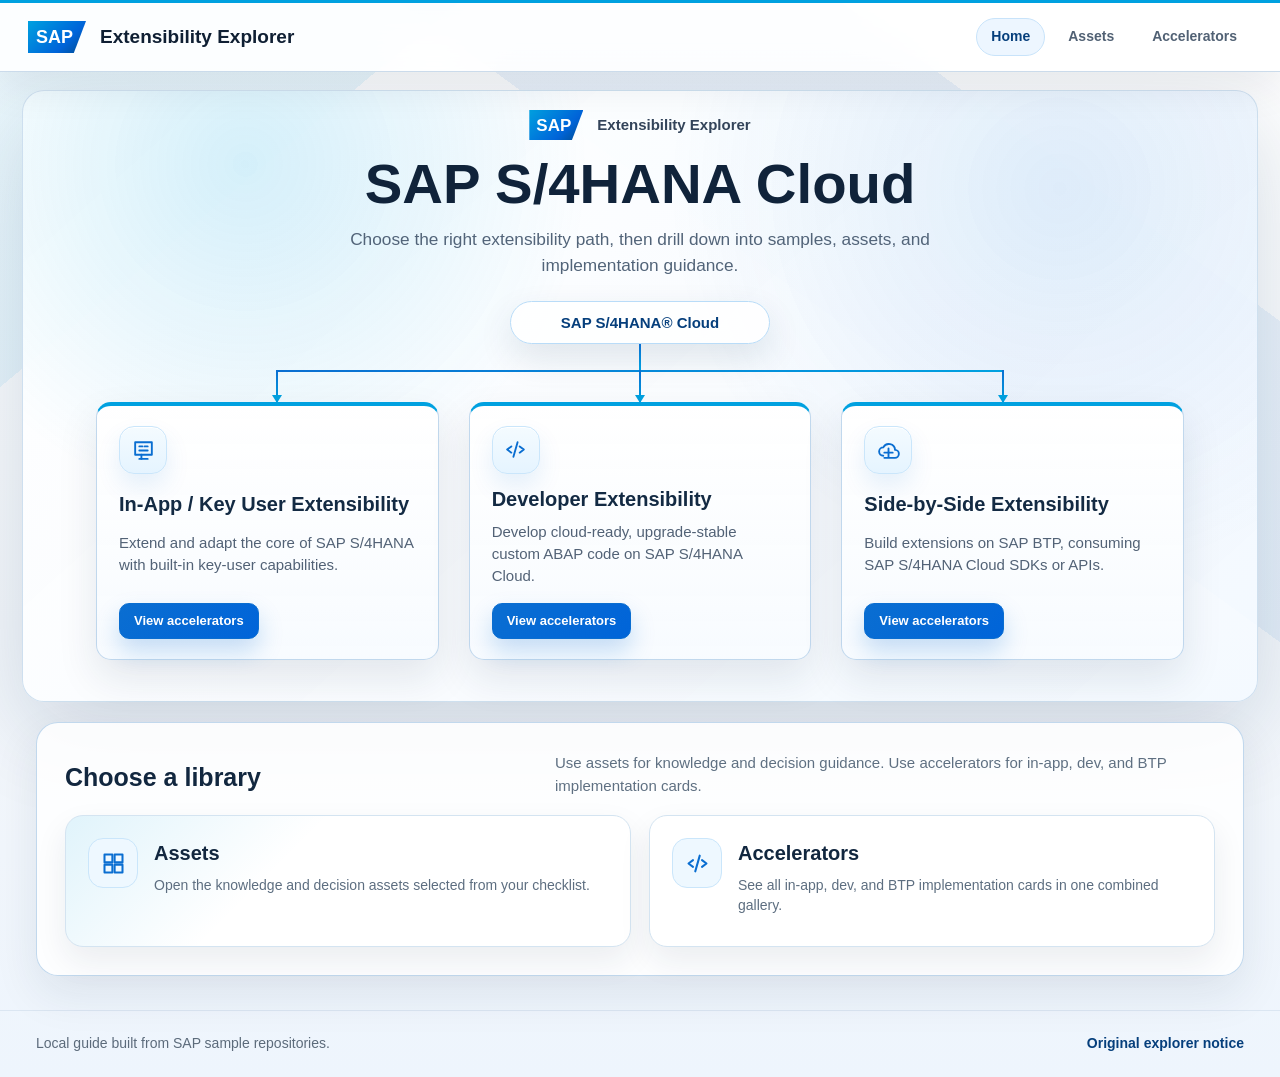
==== commit 449fd94a: "Publish latest website updates" ====
--- a/index.html
+++ b/index.html
@@ -10,13 +10,12 @@
     <header class="site-header">
       <a class="brand" href="index.html" aria-label="Extensibility Explorer home">
         <span class="sap-logo" aria-label="SAP">SAP</span>
-        <span class="brand-text">Extensibility Explorer</span>
       </a>
+      <a class="brand-title" href="index.html">Extensibility Explorer</a>
       <nav class="top-nav" aria-label="Main navigation">
         <a class="active" href="index.html">Home</a>
         <a href="assets.html">Assets</a>
         <a href="accelerators.html">Accelerators</a>
-        <a href="checklist.html">Checklist</a>
       </nav>
     </header>
 
--- a/styles.css
+++ b/styles.css
@@ -72,10 +72,10 @@
   position: sticky;
   top: 0;
   z-index: 10;
-  display: flex;
+  display: grid;
+  grid-template-columns: auto minmax(0, 1fr) auto;
   align-items: center;
-  justify-content: space-between;
-  gap: 24px;
+  gap: 14px;
   min-height: 64px;
   padding: 10px 36px;
   background: rgba(255, 255, 255, 0.94);
@@ -103,7 +103,7 @@
   color: #ffffff;
 }
 
-body[data-page="samples"] .brand-text {
+body[data-page="samples"] .brand-title {
   color: #ffffff;
   font-size: 28px;
   font-weight: 800;
@@ -144,14 +144,23 @@
 .brand {
   display: inline-flex;
   align-items: center;
+  justify-self: start;
   gap: 12px;
   color: #111827;
   font-size: 18px;
   font-weight: 800;
 }
 
-.brand-text {
-  padding-top: 1px;
+.brand-title {
+  position: static;
+  transform: none;
+  justify-self: start;
+  color: #111827;
+  font-size: 18px;
+  font-weight: 800;
+  line-height: 1.2;
+  text-align: center;
+  white-space: nowrap;
 }
 
 .sap-logo {
@@ -179,6 +188,7 @@
 .top-nav {
   display: flex;
   align-items: center;
+  justify-self: end;
   gap: 8px;
   flex-wrap: wrap;
 }
@@ -1190,7 +1200,7 @@
     padding-inline: 20px;
   }
 
-  body[data-page="samples"] .brand-text,
+  body[data-page="samples"] .brand-title,
   body[data-page="samples"] .sap-logo {
     font-size: 20px;
   }
@@ -1387,15 +1397,17 @@
 }
 
 .brand,
-body[data-page="samples"] .brand {
+.brand-title,
+body[data-page="samples"] .brand,
+body[data-page="samples"] .brand-title {
   color: var(--text);
 }
 
-.brand-text,
-body[data-page="samples"] .brand-text {
+.brand-title,
+body[data-page="samples"] .brand-title {
   color: var(--text);
   font-size: 19px;
-  font-weight: 850;
+  font-weight: 780;
 }
 
 .sap-logo,
@@ -1470,7 +1482,7 @@
 }
 
 .hero-brand {
-  justify-content: flex-start;
+  justify-content: center;
   width: min(860px, 100%);
   margin: 0 auto 22px;
   color: #33445a;
@@ -1710,8 +1722,10 @@
 
 .scenario-hero h1 {
   margin-bottom: 14px;
-  font-size: clamp(38px, 5vw, 62px);
-  font-weight: 850;
+  color: rgba(255, 255, 255, 0.94);
+  font-size: clamp(34px, 4.2vw, 52px);
+  font-weight: 740;
+  line-height: 1.08;
 }
 
 .scenario-hero p {
@@ -2256,10 +2270,10 @@
 
 .detail-hero h1 {
   margin-bottom: 14px;
-  color: #10233a;
-  font-size: clamp(34px, 4.5vw, 58px);
-  font-weight: 850;
-  line-height: 1.04;
+  color: rgba(16, 35, 58, 0.9);
+  font-size: clamp(30px, 3.7vw, 48px);
+  font-weight: 720;
+  line-height: 1.1;
 }
 
 .detail-hero p {
@@ -2793,12 +2807,17 @@
     padding-inline: 18px;
   }
 
-  .brand-text,
-  body[data-page="samples"] .brand-text {
+  .brand-title,
+  body[data-page="samples"] .brand-title {
+    position: static;
+    transform: none;
+    justify-self: start;
     font-size: 17px;
   }
 
   .top-nav {
+    grid-column: 1 / -1;
+    justify-self: start;
     gap: 6px;
     flex-wrap: nowrap;
     overflow-x: auto;
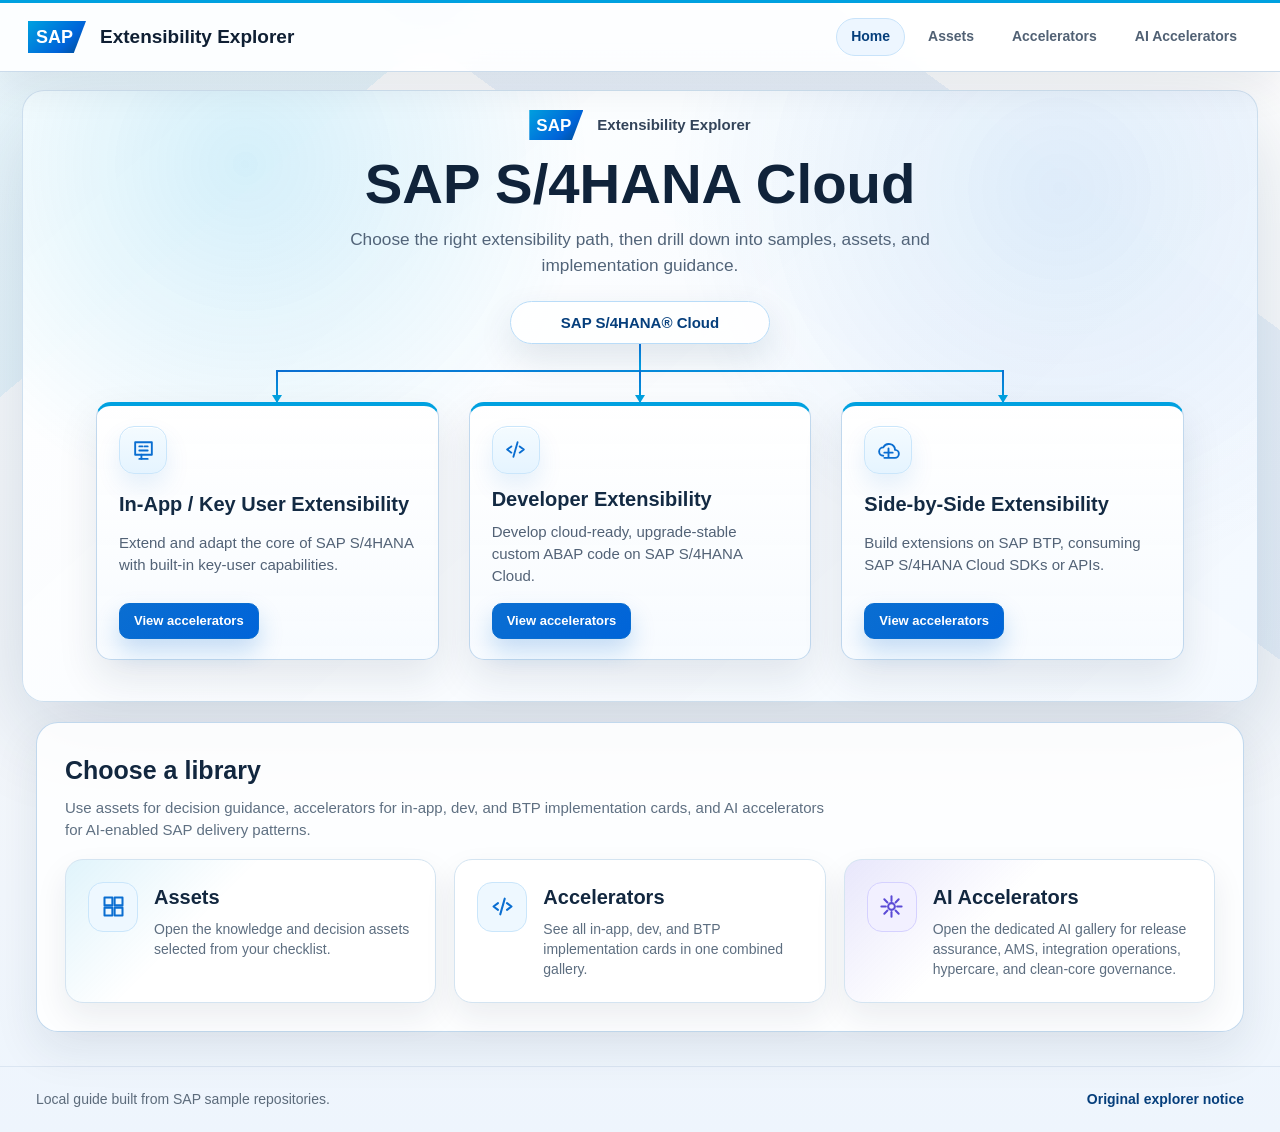
==== commit 472b92b3: "Publish AI accelerator updates" ====
--- a/index.html
+++ b/index.html
@@ -16,6 +16,7 @@
         <a class="active" href="index.html">Home</a>
         <a href="assets.html">Assets</a>
         <a href="accelerators.html">Accelerators</a>
+        <a href="ai-accelerators.html" data-ai-nav>AI Accelerators</a>
       </nav>
     </header>
 
@@ -76,7 +77,7 @@
       <section class="library-panel" aria-label="Explorer libraries">
         <div class="library-heading">
           <h2>Choose a library</h2>
-          <p>Use assets for knowledge and decision guidance. Use accelerators for in-app, dev, and BTP implementation cards.</p>
+          <p>Use assets for decision guidance, accelerators for in-app, dev, and BTP implementation cards, and AI accelerators for AI-enabled SAP delivery patterns.</p>
         </div>
         <div class="library-grid">
           <a class="library-card featured" href="assets.html">
@@ -97,6 +98,15 @@
               <p>See all in-app, dev, and BTP implementation cards in one combined gallery.</p>
             </div>
           </a>
+          <a class="library-card ai-library-card" href="ai-accelerators.html">
+            <span class="library-icon" aria-hidden="true">
+              <svg viewBox="0 0 24 24"><path d="M12 3v4" /><path d="M12 17v4" /><path d="M3 12h4" /><path d="M17 12h4" /><path d="m5.6 5.6 2.8 2.8" /><path d="m15.6 15.6 2.8 2.8" /><path d="m18.4 5.6-2.8 2.8" /><path d="m8.4 15.6-2.8 2.8" /><circle cx="12" cy="12" r="3" /></svg>
+            </span>
+            <div>
+              <h3>AI Accelerators</h3>
+              <p>Open the dedicated AI gallery for release assurance, AMS, integration operations, hypercare, and clean-core governance.</p>
+            </div>
+          </a>
         </div>
       </section>
     </main>
--- a/styles.css
+++ b/styles.css
@@ -940,6 +940,83 @@
   gap: 30px;
 }
 
+.accelerator-groups {
+  display: grid;
+  gap: 22px;
+}
+
+.accelerator-source-section {
+  overflow: hidden;
+  border: 1px solid rgba(196, 220, 239, 0.95);
+  border-radius: 18px;
+  background: rgba(255, 255, 255, 0.72);
+  box-shadow: 0 16px 34px rgba(36, 58, 86, 0.07);
+}
+
+.source-section-toggle {
+  display: grid;
+  grid-template-columns: minmax(0, 1fr) auto auto;
+  gap: 14px;
+  align-items: center;
+  width: 100%;
+  padding: 18px 20px;
+  border: 0;
+  background: linear-gradient(135deg, rgba(232, 247, 255, 0.92), rgba(255, 255, 255, 0.96));
+  color: var(--text);
+  cursor: pointer;
+  text-align: left;
+}
+
+.source-section-toggle strong,
+.source-section-toggle small {
+  display: block;
+}
+
+.source-section-toggle strong {
+  margin-bottom: 4px;
+  color: #102841;
+  font-size: 20px;
+  font-weight: 820;
+}
+
+.source-section-toggle small {
+  color: #5b6f82;
+  font-size: 13px;
+  font-weight: 600;
+}
+
+.source-section-toggle svg {
+  width: 22px;
+  height: 22px;
+  color: var(--blue-dark);
+  transition: transform 160ms ease;
+}
+
+.source-section-toggle[aria-expanded="false"] svg {
+  transform: rotate(-90deg);
+}
+
+.source-section-count {
+  display: inline-flex;
+  min-height: 32px;
+  align-items: center;
+  padding: 0 12px;
+  border-radius: 999px;
+  background: #e8f4ff;
+  color: var(--blue-dark);
+  font-size: 13px;
+  font-weight: 850;
+  white-space: nowrap;
+}
+
+.accelerator-section-body {
+  padding: 20px;
+}
+
+.section-empty {
+  margin: 0;
+}
+
 .sample-card {
   display: flex;
   flex-direction: column;
@@ -955,10 +1032,22 @@
   min-height: 360px;
   padding: 112px 26px 28px;
   border: 1px solid #d4e3f0;
-  border-top: 4px solid var(--sap-sky);
   border-radius: 8px;
   background: linear-gradient(180deg, #ffffff 0%, #f8fbff 100%);
   box-shadow: 0 18px 42px rgba(34, 53, 72, 0.11);
+  overflow: hidden;
+  transition: border-color 160ms ease, box-shadow 160ms ease, transform 160ms ease;
+}
+
+.scenario-card::before {
+  content: "";
+  position: absolute;
+  top: 0;
+  right: 0;
+  left: 0;
+  height: 4px;
+  border-radius: 8px 8px 0 0;
+  background: linear-gradient(90deg, var(--sap-sky), var(--blue));
 }
 
 .scenario-card:hover,
@@ -1854,20 +1943,25 @@
 .scenario-browser .sample-grid {
   grid-template-columns: repeat(3, minmax(240px, 1fr));
   gap: 20px;
+  align-items: stretch;
 }
 
 .scenario-card {
+  display: grid;
+  grid-template-rows: auto auto minmax(18px, 1fr) auto auto;
+  row-gap: 14px;
+  height: 100%;
   min-height: 342px;
   padding: 76px 22px 22px;
   border: 1px solid rgba(205, 222, 237, 0.95);
-  border-top: 4px solid var(--sap-sky);
   border-radius: 18px;
   background: rgba(255, 255, 255, 0.96);
   box-shadow: 0 16px 42px rgba(22, 42, 70, 0.09);
 }
 
 .scenario-card::before {
-  display: none;
+  display: block;
+  border-radius: 18px 18px 0 0;
 }
 
 .favorite-button {
@@ -1930,7 +2024,8 @@
 
 .scenario-card h3 {
   max-width: 100%;
-  margin-bottom: 14px;
+  min-height: 46px;
+  margin: 0;
   color: #12273f;
   font-size: 18px;
   font-weight: 740;
@@ -1938,6 +2033,8 @@
 }
 
 .scenario-card .sample-description {
+  min-height: 84px;
+  margin: 0;
   color: #596b7c;
   font-size: 15px;
   line-height: 1.42;
@@ -1952,13 +2049,16 @@
   position: absolute;
   left: 20px;
   right: 20px;
-  bottom: 78px;
+  bottom: 168px;
+  z-index: 3;
   display: block;
+  max-height: 150px;
   margin: 0;
   padding: 14px;
   border: 1px solid #b9dff8;
   background: rgba(255, 255, 255, 0.96);
   box-shadow: 0 18px 38px rgba(22, 42, 70, 0.16);
+  overflow: auto;
   opacity: 0;
   pointer-events: none;
   transform: translateY(8px);
@@ -1977,9 +2077,23 @@
   font-size: 11px;
 }
 
+.scenario-card .meta-row {
+  position: relative;
+  z-index: 2;
+  align-self: end;
+  align-content: end;
+  height: 34px;
+  margin: 0;
+  overflow: hidden;
+}
+
 .setup-link {
+  position: relative;
+  z-index: 2;
+  justify-self: start;
   gap: 8px;
   min-height: 38px;
+  margin-top: -8px;
   padding: 0 12px;
   border: 1px solid #bfdcf4;
   border-radius: 10px;
@@ -2033,11 +2147,11 @@
 }
 
 .library-heading {
-  display: flex;
-  justify-content: space-between;
-  gap: 20px;
-  align-items: end;
+  display: grid;
+  justify-items: start;
+  gap: 8px;
   margin-bottom: 18px;
+  text-align: left;
 }
 
 .library-heading h2 {
@@ -2048,15 +2162,16 @@
 }
 
 .library-heading p {
-  max-width: 660px;
+  max-width: 780px;
   margin: 0;
   color: #5f7082;
   font-size: 15px;
+  line-height: 1.45;
 }
 
 .library-grid {
   display: grid;
-  grid-template-columns: repeat(2, minmax(0, 1fr));
+  grid-template-columns: repeat(3, minmax(0, 1fr));
   gap: 18px;
 }
 
@@ -2086,6 +2201,18 @@
     #ffffff;
 }
 
+.ai-library-card {
+  background:
+    linear-gradient(135deg, rgba(92, 83, 229, 0.14), transparent 40%),
+    #ffffff;
+}
+
+.ai-library-card .library-icon {
+  border-color: #d5d1ff;
+  background: #f2f0ff;
+  color: #5b4bd6;
+}
+
 .library-icon {
   display: grid;
   place-items: center;
@@ -2119,6 +2246,10 @@
 .detail-page {
   width: min(1320px, calc(100% - 72px));
   margin: 0 auto;
+}
+
+body[data-page="detail"] .detail-page {
+  width: min(1920px, calc(100% - 48px));
 }
 
 .assets-hero .scenario-hero-inner {
@@ -2152,13 +2283,16 @@
   display: grid;
   grid-template-columns: repeat(3, minmax(240px, 1fr));
   gap: 18px;
+  align-items: stretch;
 }
 
 .asset-card {
   position: relative;
-  display: flex;
-  flex-direction: column;
-  min-height: 218px;
+  display: grid;
+  grid-template-rows: auto auto auto minmax(16px, 1fr) auto auto;
+  row-gap: 12px;
+  height: 100%;
+  min-height: 280px;
   padding: 20px;
   overflow: hidden;
   border: 1px solid rgba(205, 222, 237, 0.95);
@@ -2188,7 +2322,7 @@
   width: fit-content;
   min-height: 28px;
   align-items: center;
-  margin-bottom: 18px;
+  margin-bottom: 0;
   padding: 0 10px;
   border-radius: 999px;
   background: #eaf5ff;
@@ -2208,14 +2342,15 @@
 }
 
 .asset-card h3 {
-  margin-bottom: 10px;
+  margin: 0;
   color: #12273f;
   font-size: 19px;
   line-height: 1.22;
 }
 
 .asset-card p {
-  margin-bottom: 16px;
+  min-height: 58px;
+  margin: 0;
   color: #596b7c;
   font-size: 14px;
   line-height: 1.38;
@@ -2226,7 +2361,16 @@
 }
 
 .asset-card .meta-row {
-  margin-top: auto;
+  align-self: end;
+  align-content: end;
+  height: 34px;
+  margin: 0;
+  overflow: hidden;
+}
+
+.asset-card .setup-link {
+  justify-self: start;
+  margin-top: -6px;
 }
 
 .asset-browser.filters-collapsed {
@@ -2243,9 +2387,9 @@
 
 .detail-hero {
   display: grid;
-  grid-template-columns: minmax(0, 1fr) auto;
-  gap: 28px;
-  align-items: end;
+  grid-template-columns: minmax(0, 1fr);
+  gap: 20px;
+  align-items: start;
   margin-bottom: 24px;
   padding: 38px;
   border-radius: 26px;
@@ -2277,7 +2421,7 @@
 }
 
 .detail-hero p {
-  max-width: 820px;
+  max-width: none;
   margin: 0;
   color: #526479;
   font-size: 18px;
@@ -2288,6 +2432,7 @@
   display: flex;
   gap: 10px;
   flex-wrap: wrap;
+  justify-self: end;
   justify-content: flex-end;
 }
 
@@ -2339,7 +2484,7 @@
   position: sticky;
   top: 96px;
   grid-column: 2;
-  grid-row: 1 / span 3;
+  grid-row: 1 / -1;
 }
 
 .detail-panel h2 {
@@ -2355,6 +2500,82 @@
   font-size: 16px;
 }
 
+.detail-rich {
+  display: grid;
+  gap: 14px;
+}
+
+.detail-rich p {
+  margin: 0;
+}
+
+.detail-rich h3 {
+  margin: 4px 0 -4px;
+  color: #12273f;
+  font-size: 16px;
+  font-weight: 850;
+}
+
+.detail-rich ul,
+.implementation-panel ul {
+  display: grid;
+  gap: 8px;
+  margin: 0;
+  padding-left: 20px;
+  color: #596b7c;
+}
+
+.detail-rich li,
+.implementation-panel ul li {
+  padding-left: 2px;
+}
+
+.detail-group-panel {
+  display: grid;
+  gap: 18px;
+}
+
+.detail-group-stack {
+  display: grid;
+  gap: 22px;
+}
+
+.detail-group-subsection {
+  display: grid;
+  gap: 12px;
+}
+
+.detail-group-heading {
+  display: flex;
+  align-items: center;
+  justify-content: space-between;
+  gap: 14px;
+}
+
+.detail-group-heading h3 {
+  margin: 0;
+  color: #12273f;
+  font-size: 17px;
+  font-weight: 850;
+}
+
+.implementation-plan-section,
+.implementation-roadmap-section {
+  display: grid;
+  gap: 12px;
+}
+
+.implementation-roadmap-section {
+  margin-top: 24px;
+}
+
+.implementation-panel h3 {
+  margin: 0;
+  color: #12273f;
+  font-size: 16px;
+  font-weight: 850;
+}
+
 .implementation-panel ol {
   display: grid;
   gap: 12px;
@@ -2364,22 +2585,48 @@
   counter-reset: step;
 }
 
-.implementation-panel li {
-  position: relative;
+.implementation-panel ol > li {
+  display: grid;
+  grid-template-columns: 30px minmax(0, 1fr);
+  column-gap: 12px;
+  align-items: start;
   min-height: 56px;
-  padding: 14px 14px 14px 58px;
+  padding: 12px 14px;
   border: 1px solid #dbe9f5;
   border-radius: 16px;
   background: #f8fbff;
   color: #32475b;
 }
 
-.implementation-panel li::before {
+.implementation-panel ol > li > span {
+  display: flex;
+  align-items: center;
+  grid-column: 2;
+  min-height: 30px;
+  line-height: 1.4;
+}
+
+.implementation-panel ol > li > ul {
+  grid-column: 2;
+  margin-top: 10px;
+}
+
+.implementation-panel ol > li > ul > li {
+  display: list-item;
+  min-height: auto;
+  padding: 0 0 0 2px;
+  border: 0;
+  border-radius: 0;
+  background: transparent;
+}
+
+.implementation-panel ol > li > ul > li::before {
+  content: none;
+}
+
+.implementation-panel ol > li::before {
   counter-increment: step;
   content: counter(step);
-  position: absolute;
-  left: 14px;
-  top: 14px;
   display: grid;
   place-items: center;
   width: 30px;
@@ -2389,6 +2636,414 @@
   color: #ffffff;
   font-size: 13px;
   font-weight: 900;
+}
+
+.technical-panel {
+  display: grid;
+  gap: 18px;
+}
+
+.technical-list {
+  display: grid;
+  gap: 10px;
+  margin: 0;
+  padding-left: 20px;
+  color: #32475b;
+}
+
+.technical-list li::marker {
+  color: var(--blue);
+}
+
+.code-note {
+  overflow: hidden;
+  border: 1px solid #d6e6f4;
+  border-radius: 16px;
+  background: #0f1f31;
+}
+
+.code-note p {
+  margin: 0;
+  padding: 12px 16px;
+  border-bottom: 1px solid rgba(255, 255, 255, 0.12);
+  color: #d8ebff;
+  font-size: 13px;
+  font-weight: 850;
+}
+
+.code-note pre {
+  max-height: 420px;
+  margin: 0;
+  padding: 18px;
+  overflow: auto;
+  color: #f2f7ff;
+  font: 13px/1.55 Consolas, "Courier New", monospace;
+  white-space: pre;
+}
+
+.collapsible-panel {
+  display: grid;
+  gap: 14px;
+}
+
+.detail-accordion-list {
+  display: grid;
+  gap: 12px;
+}
+
+.detail-accordion {
+  overflow: hidden;
+  border: 1px solid #d7e5f1;
+  border-radius: 16px;
+  background: #ffffff;
+}
+
+.detail-accordion summary {
+  display: grid;
+  grid-template-columns: minmax(0, 1fr) minmax(104px, auto) 28px;
+  gap: 12px;
+  align-items: center;
+  min-height: 54px;
+  padding: 14px 16px;
+  color: #173a63;
+  font-size: 15px;
+  font-weight: 850;
+  cursor: pointer;
+  list-style: none;
+}
+
+.detail-accordion summary::-webkit-details-marker {
+  display: none;
+}
+
+.detail-accordion summary > .accordion-chevron {
+  justify-self: center;
+  width: 22px;
+  height: 22px;
+  color: var(--blue);
+  transition: transform 160ms ease;
+}
+
+.detail-accordion[open] summary {
+  border-bottom: 1px solid #dbe9f5;
+  background: #f7fbff;
+}
+
+.detail-accordion[open] summary > .accordion-chevron {
+  transform: rotate(90deg);
+}
+
+.detail-accordion-body {
+  display: grid;
+  gap: 14px;
+  padding: 16px;
+  color: #43586d;
+}
+
+.accordion-export-bar {
+  display: flex;
+  justify-content: flex-end;
+  gap: 8px;
+  min-width: 104px;
+}
+
+.excel-download-button {
+  position: relative;
+  display: inline-grid;
+  place-items: center;
+  width: 42px;
+  height: 38px;
+  border: 1px solid #b8dfc8;
+  border-radius: 10px;
+  background: #eefaf2;
+  color: #0f6b3d;
+  cursor: pointer;
+}
+
+.excel-download-badge {
+  position: absolute;
+  right: 3px;
+  bottom: 2px;
+  min-width: 18px;
+  padding: 0 3px;
+  border-radius: 5px;
+  background: #ffffff;
+  color: #075a31;
+  font-size: 8px;
+  font-weight: 900;
+  line-height: 1.45;
+}
+
+.excel-download-button svg {
+  width: 22px;
+  height: 22px;
+  fill: none;
+  stroke: currentColor;
+  stroke-linecap: round;
+  stroke-linejoin: round;
+  stroke-width: 1.9;
+}
+
+.excel-download-button:hover {
+  border-color: #78bd92;
+  background: #ddf5e6;
+  color: #075a31;
+}
+
+.excel-download-button:focus-visible {
+  outline: 3px solid rgba(30, 129, 73, 0.28);
+  outline-offset: 3px;
+}
+
+.detail-accordion-body h3,
+.detail-accordion-body h4 {
+  margin: 0;
+  color: #12273f;
+}
+
+.detail-accordion-body h3 {
+  font-size: 18px;
+}
+
+.detail-accordion-body h4 {
+  font-size: 15px;
+}
+
+.detail-accordion-body p,
+.detail-accordion-body ul {
+  margin: 0;
+}
+
+.detail-accordion-body ul {
+  display: grid;
+  gap: 8px;
+  padding-left: 20px;
+}
+
+.working-example {
+  display: grid;
+  gap: 14px;
+}
+
+.working-example-gallery {
+  display: grid;
+  grid-template-columns: repeat(auto-fit, minmax(min(320px, 100%), 1fr));
+  gap: 12px;
+}
+
+.working-example-gallery figure {
+  display: grid;
+  gap: 8px;
+  margin: 0;
+  align-content: start;
+}
+
+.working-example-gallery img {
+  display: block;
+  width: 100%;
+  height: auto;
+  border: 1px solid #d7e7f3;
+  border-radius: 12px;
+  background: #ffffff;
+  object-fit: contain;
+  padding: 8px;
+}
+
+.previewable-image {
+  cursor: zoom-in;
+}
+
+.previewable-image:focus-visible {
+  outline: 3px solid rgba(0, 112, 242, 0.32);
+  outline-offset: 4px;
+}
+
+.working-example-gallery figcaption {
+  color: #5b7084;
+  font-size: 13px;
+  line-height: 1.45;
+}
+
+.implementation-roadmap-gallery {
+  grid-template-columns: minmax(0, 1fr);
+}
+
+.implementation-roadmap-gallery img {
+  object-fit: contain;
+  background: #ffffff;
+  max-height: 720px;
+}
+
+.image-lightbox[hidden] {
+  display: none;
+}
+
+.image-lightbox {
+  position: fixed;
+  inset: 0;
+  z-index: 1000;
+  display: grid;
+  place-items: center;
+  padding: 28px;
+}
+
+.image-lightbox-open {
+  overflow: hidden;
+}
+
+.image-lightbox-backdrop {
+  position: absolute;
+  inset: 0;
+  background: rgba(9, 24, 42, 0.76);
+  backdrop-filter: blur(3px);
+}
+
+.image-lightbox-dialog {
+  position: relative;
+  z-index: 1;
+  display: grid;
+  width: min(1480px, 96vw);
+  max-height: 92vh;
+  padding: 18px;
+  border: 1px solid rgba(214, 231, 244, 0.72);
+  border-radius: 18px;
+  background: #ffffff;
+  box-shadow: 0 28px 80px rgba(3, 20, 38, 0.42);
+}
+
+.image-lightbox-dialog figure {
+  display: grid;
+  gap: 12px;
+  margin: 0;
+}
+
+.image-lightbox-dialog img {
+  width: 100%;
+  max-height: calc(92vh - 96px);
+  border: 1px solid #d7e7f3;
+  border-radius: 12px;
+  background: #ffffff;
+  object-fit: contain;
+}
+
+.image-lightbox-dialog figcaption {
+  color: #34495e;
+  font-size: 14px;
+  line-height: 1.45;
+}
+
+.image-lightbox-close {
+  position: absolute;
+  top: 12px;
+  right: 12px;
+  z-index: 2;
+  display: grid;
+  place-items: center;
+  width: 42px;
+  height: 42px;
+  border: 1px solid #d4e4f1;
+  border-radius: 999px;
+  background: #ffffff;
+  color: #17324d;
+  box-shadow: 0 12px 28px rgba(22, 42, 70, 0.18);
+  cursor: pointer;
+}
+
+.image-lightbox-close svg {
+  width: 22px;
+  height: 22px;
+  fill: none;
+  stroke: currentColor;
+  stroke-linecap: round;
+  stroke-linejoin: round;
+  stroke-width: 2;
+}
+
+.image-lightbox-close:hover {
+  border-color: #9cc7e5;
+  color: var(--blue);
+}
+
+.image-lightbox-close:focus-visible {
+  outline: 3px solid rgba(0, 112, 242, 0.32);
+  outline-offset: 3px;
+}
+
+.working-example-steps {
+  display: grid;
+  gap: 10px;
+  margin: 0;
+  padding-left: 22px;
+}
+
+.working-example-steps li {
+  padding-left: 4px;
+}
+
+.field-list {
+  display: grid;
+  gap: 8px;
+  margin: 0;
+}
+
+.field-list div {
+  display: grid;
+  grid-template-columns: minmax(160px, 230px) minmax(0, 1fr);
+  gap: 10px;
+}
+
+.field-list dt {
+  color: #12273f;
+  font-weight: 850;
+}
+
+.field-list dd {
+  margin: 0;
+}
+
+.detail-table-wrap {
+  overflow-x: auto;
+  border: 1px solid #dbe9f5;
+  border-radius: 14px;
+}
+
+.detail-table {
+  width: 100%;
+  min-width: 760px;
+  border-collapse: collapse;
+  background: #ffffff;
+}
+
+.detail-table th,
+.detail-table td {
+  padding: 11px 12px;
+  border-bottom: 1px solid #e3edf7;
+  text-align: left;
+  vertical-align: top;
+  font-size: 13px;
+  line-height: 1.4;
+}
+
+.detail-table th {
+  background: #eef7ff;
+  color: #174066;
+  font-weight: 900;
+}
+
+.detail-table tr:last-child td {
+  border-bottom: 0;
+}
+
+.detail-code {
+  display: inline-flex;
+  max-width: 100%;
+  padding: 2px 6px;
+  border-radius: 6px;
+  background: #eef6ff;
+  color: #0c477c;
+  font-family: Consolas, "Courier New", monospace;
+  font-size: 0.92em;
+  overflow-wrap: anywhere;
 }
 
 .source-link {
@@ -2410,6 +3065,30 @@
 .source-link:hover {
   border-color: var(--blue);
   background: #eef7ff;
+}
+
+.source-link strong,
+.source-link small {
+  display: block;
+}
+
+.source-link > span {
+  min-width: 0;
+}
+
+.source-link strong {
+  color: #173a63;
+  line-height: 1.35;
+  overflow-wrap: anywhere;
+}
+
+.source-link span small {
+  margin-top: 4px;
+  color: #6b7d90;
+  font-size: 12px;
+  font-weight: 650;
+  line-height: 1.35;
+  overflow-wrap: anywhere;
 }
 
 .source-placeholder {
@@ -2741,6 +3420,10 @@
     width: min(100% - 28px, 1120px);
   }
 
+  body[data-page="detail"] .detail-page {
+    width: min(100% - 28px, 1120px);
+  }
+
   .scenario-hero-inner {
     grid-template-columns: 1fr;
     padding: 34px;
@@ -2905,12 +3588,101 @@
   .library-panel,
   .detail-hero,
   .detail-panel {
-    padding: 22px;
+    padding: 18px;
     border-radius: 18px;
   }
 
   .detail-hero h1 {
-    font-size: 32px;
+    font-size: 26px;
+    overflow-wrap: anywhere;
+  }
+
+  body[data-page="detail"] {
+    overflow-x: hidden;
+  }
+
+  .detail-page,
+  .detail-grid,
+  .detail-hero,
+  .detail-hero > div,
+  .detail-panel,
+  .detail-rich,
+  .detail-accordion,
+  .detail-accordion-body,
+  .source-link {
+    min-width: 0;
+    max-width: 100%;
+  }
+
+  .detail-page {
+    width: calc(100% - 20px);
+  }
+
+  body[data-page="detail"] .detail-page {
+    width: calc(100% - 20px);
+  }
+
+  .image-lightbox {
+    padding: 10px;
+  }
+
+  .image-lightbox-dialog {
+    width: min(100%, 96vw);
+    padding: 10px;
+    border-radius: 14px;
+  }
+
+  .image-lightbox-dialog img {
+    max-height: calc(92vh - 86px);
+  }
+
+  .image-lightbox-close {
+    top: 8px;
+    right: 8px;
+    width: 38px;
+    height: 38px;
+  }
+
+  .detail-hero {
+    gap: 18px;
+  }
+
+  .detail-hero p,
+  .detail-panel p,
+  .detail-rich li,
+  .detail-accordion-body li,
+  .field-list dd,
+  .source-link,
+  .implementation-panel ol > li > span,
+  .implementation-panel ol > li > ul > li {
+    overflow-wrap: anywhere;
+  }
+
+  .field-list div {
+    grid-template-columns: 1fr;
+    gap: 4px;
+  }
+
+  .detail-actions {
+    width: 100%;
+    align-items: stretch;
+  }
+
+  .primary-action,
+  .secondary-action {
+    max-width: 100%;
+    white-space: normal;
+  }
+
+  .implementation-panel ol > li {
+    grid-template-columns: 28px minmax(0, 1fr);
+    column-gap: 10px;
+    padding: 10px;
+  }
+
+  .implementation-panel ol > li::before {
+    width: 28px;
+    height: 28px;
   }
 
   .asset-stat-panel {
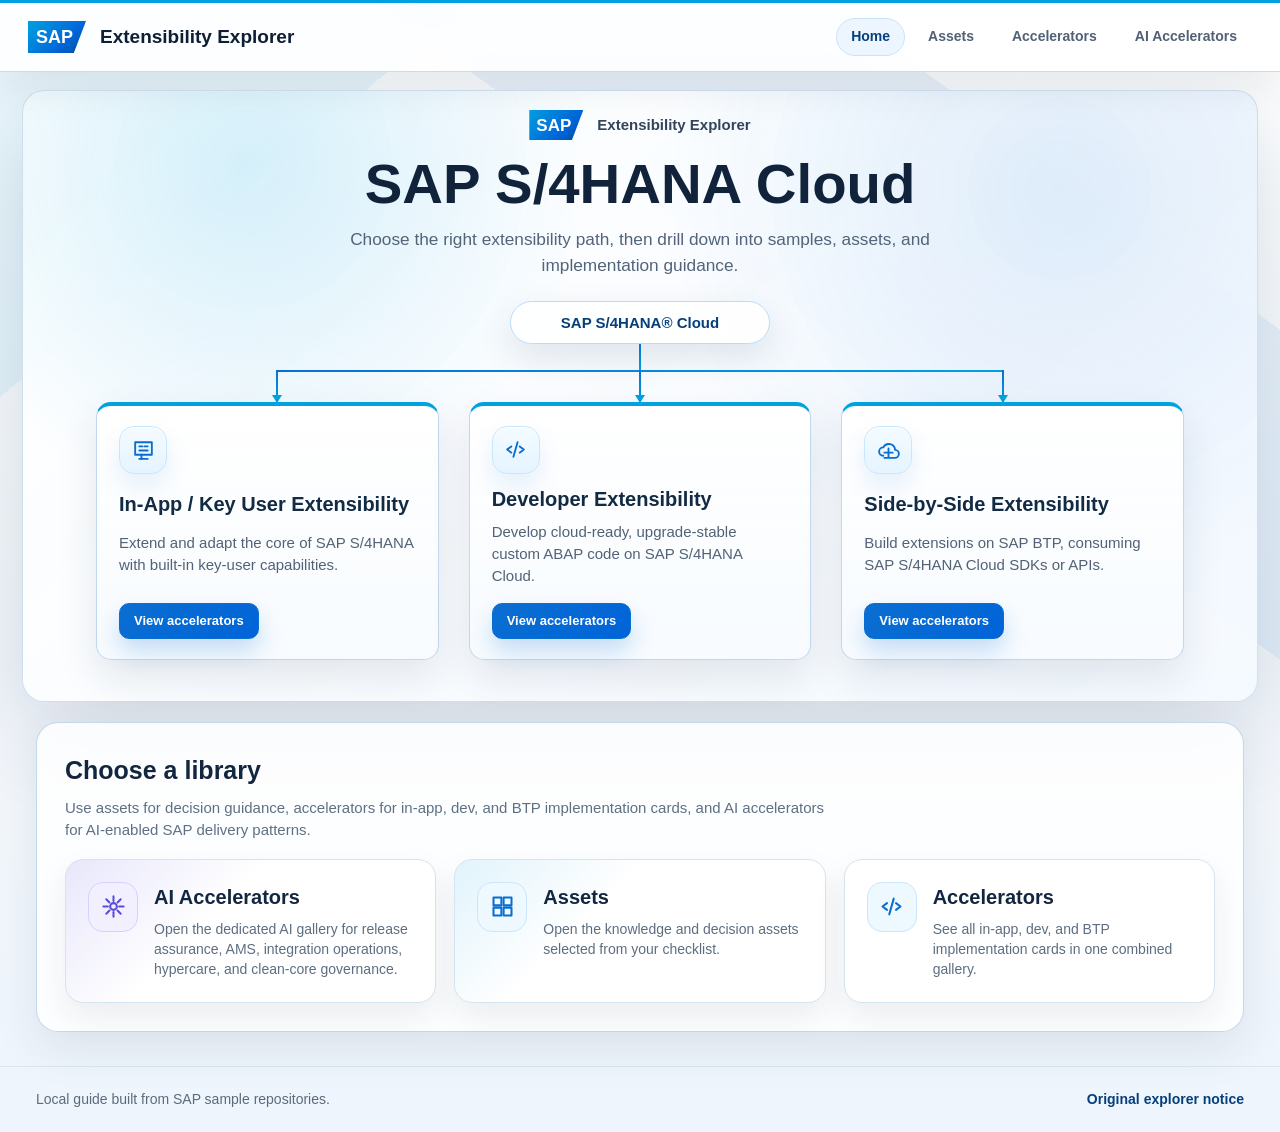
==== commit 028211ca: "Remove card hover popups and refresh assets" ====
--- a/index.html
+++ b/index.html
@@ -4,7 +4,7 @@
     <meta charset="utf-8" />
     <meta name="viewport" content="width=device-width, initial-scale=1" />
     <title>Extensibility Explorer</title>
-    <link rel="stylesheet" href="styles.css" />
+    <link rel="stylesheet" href="styles.css?v=20260709-no-hover" />
   </head>
   <body data-page="home">
     <header class="site-header">
@@ -80,6 +80,15 @@
           <p>Use assets for decision guidance, accelerators for in-app, dev, and BTP implementation cards, and AI accelerators for AI-enabled SAP delivery patterns.</p>
         </div>
         <div class="library-grid">
+          <a class="library-card ai-library-card" href="ai-accelerators.html">
+            <span class="library-icon" aria-hidden="true">
+              <svg viewBox="0 0 24 24"><path d="M12 3v4" /><path d="M12 17v4" /><path d="M3 12h4" /><path d="M17 12h4" /><path d="m5.6 5.6 2.8 2.8" /><path d="m15.6 15.6 2.8 2.8" /><path d="m18.4 5.6-2.8 2.8" /><path d="m8.4 15.6-2.8 2.8" /><circle cx="12" cy="12" r="3" /></svg>
+            </span>
+            <div>
+              <h3>AI Accelerators</h3>
+              <p>Open the dedicated AI gallery for release assurance, AMS, integration operations, hypercare, and clean-core governance.</p>
+            </div>
+          </a>
           <a class="library-card featured" href="assets.html">
             <span class="library-icon" aria-hidden="true">
               <svg viewBox="0 0 24 24"><path d="M4 4h7v7H4z" /><path d="M13 4h7v7h-7z" /><path d="M4 13h7v7H4z" /><path d="M13 13h7v7h-7z" /></svg>
@@ -98,15 +107,6 @@
               <p>See all in-app, dev, and BTP implementation cards in one combined gallery.</p>
             </div>
           </a>
-          <a class="library-card ai-library-card" href="ai-accelerators.html">
-            <span class="library-icon" aria-hidden="true">
-              <svg viewBox="0 0 24 24"><path d="M12 3v4" /><path d="M12 17v4" /><path d="M3 12h4" /><path d="M17 12h4" /><path d="m5.6 5.6 2.8 2.8" /><path d="m15.6 15.6 2.8 2.8" /><path d="m18.4 5.6-2.8 2.8" /><path d="m8.4 15.6-2.8 2.8" /><circle cx="12" cy="12" r="3" /></svg>
-            </span>
-            <div>
-              <h3>AI Accelerators</h3>
-              <p>Open the dedicated AI gallery for release assurance, AMS, integration operations, hypercare, and clean-core governance.</p>
-            </div>
-          </a>
         </div>
       </section>
     </main>
--- a/styles.css
+++ b/styles.css
@@ -2041,6 +2041,7 @@
 }
 
 .hover-detail {
+  display: none !important;
   border-radius: 14px;
   background: #f5faff;
 }
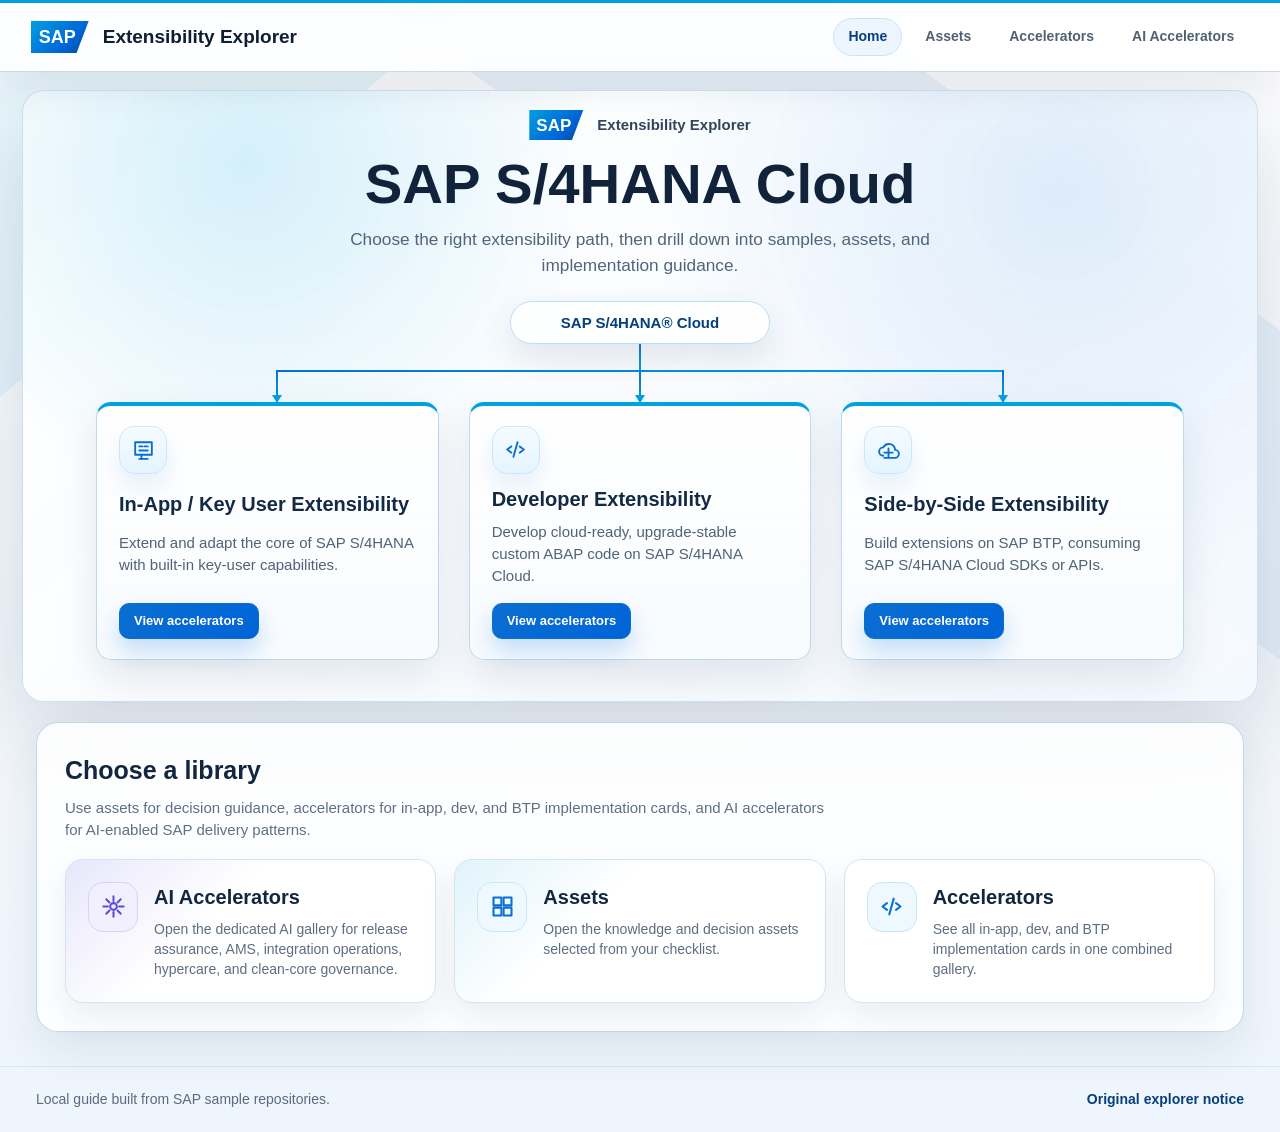
==== commit 9a080194: "Keep header brand left aligned" ====
--- a/index.html
+++ b/index.html
@@ -4,7 +4,7 @@
     <meta charset="utf-8" />
     <meta name="viewport" content="width=device-width, initial-scale=1" />
     <title>Extensibility Explorer</title>
-    <link rel="stylesheet" href="styles.css?v=20260709-no-hover" />
+    <link rel="stylesheet" href="styles.css?v=20260709-header-left" />
   </head>
   <body data-page="home">
     <header class="site-header">
--- a/styles.css
+++ b/styles.css
@@ -1476,7 +1476,7 @@
 .site-header,
 body[data-page="samples"] .site-header {
   min-height: 72px;
-  padding: 12px max(28px, calc((100vw - 1500px) / 2));
+  padding: 12px clamp(24px, 2.4vw, 44px);
   background: rgba(255, 255, 255, 0.86);
   border-top: 3px solid var(--sap-sky);
   border-bottom: 1px solid rgba(183, 206, 227, 0.72);
@@ -1497,6 +1497,7 @@
   color: var(--text);
   font-size: 19px;
   font-weight: 780;
+  text-align: left;
 }
 
 .sap-logo,
@@ -2832,6 +2833,11 @@
   gap: 12px;
 }
 
+.detail-page .working-example-gallery:not(.implementation-roadmap-gallery) {
+  grid-template-columns: minmax(0, min(100%, 520px));
+  justify-content: center;
+}
+
 .working-example-gallery figure {
   display: grid;
   gap: 8px;
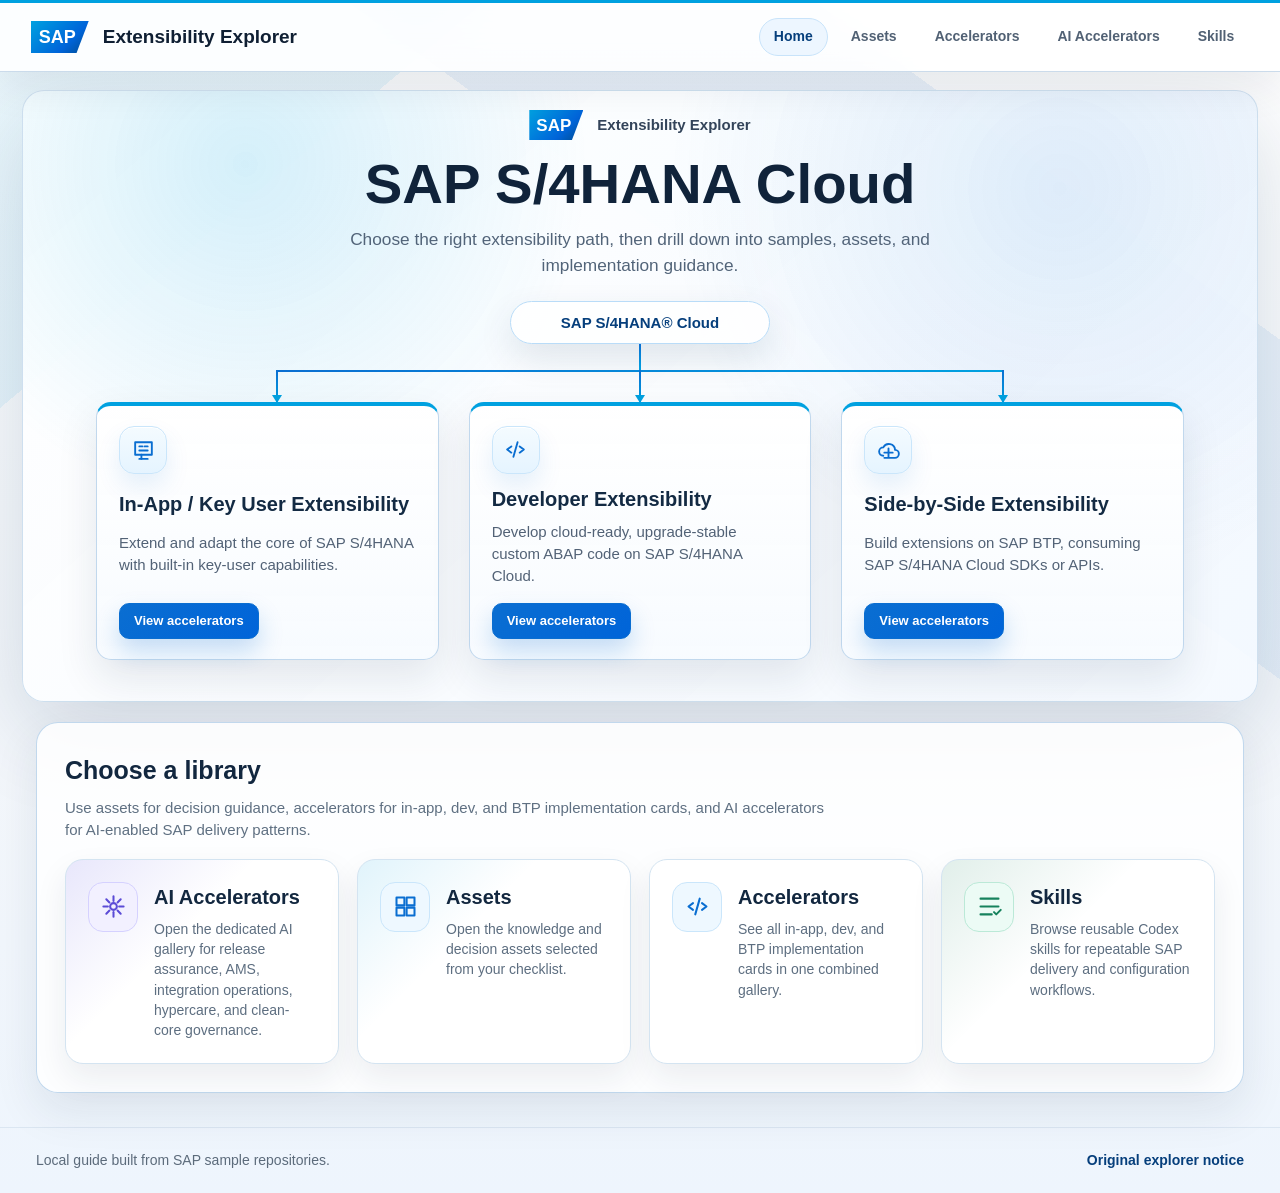
==== commit beb28bbd: "Add skills library tab" ====
--- a/index.html
+++ b/index.html
@@ -4,7 +4,7 @@
     <meta charset="utf-8" />
     <meta name="viewport" content="width=device-width, initial-scale=1" />
     <title>Extensibility Explorer</title>
-    <link rel="stylesheet" href="styles.css?v=20260709-header-left" />
+    <link rel="stylesheet" href="styles.css?v=20260709-skills" />
   </head>
   <body data-page="home">
     <header class="site-header">
@@ -17,6 +17,7 @@
         <a href="assets.html">Assets</a>
         <a href="accelerators.html">Accelerators</a>
         <a href="ai-accelerators.html" data-ai-nav>AI Accelerators</a>
+        <a href="skills.html">Skills</a>
       </nav>
     </header>
 
@@ -107,6 +108,15 @@
               <p>See all in-app, dev, and BTP implementation cards in one combined gallery.</p>
             </div>
           </a>
+          <a class="library-card skills-library-card" href="skills.html">
+            <span class="library-icon" aria-hidden="true">
+              <svg viewBox="0 0 24 24"><path d="M4 5h16" /><path d="M4 12h16" /><path d="M4 19h10" /><path d="m16 17 2 2 4-4" /></svg>
+            </span>
+            <div>
+              <h3>Skills</h3>
+              <p>Browse reusable Codex skills for repeatable SAP delivery and configuration workflows.</p>
+            </div>
+          </a>
         </div>
       </section>
     </main>
--- a/styles.css
+++ b/styles.css
@@ -2173,7 +2173,7 @@
 
 .library-grid {
   display: grid;
-  grid-template-columns: repeat(3, minmax(0, 1fr));
+  grid-template-columns: repeat(4, minmax(0, 1fr));
   gap: 18px;
 }
 
@@ -2213,6 +2213,18 @@
   border-color: #d5d1ff;
   background: #f2f0ff;
   color: #5b4bd6;
+}
+
+.skills-library-card {
+  background:
+    linear-gradient(135deg, rgba(22, 130, 93, 0.13), transparent 42%),
+    #ffffff;
+}
+
+.skills-library-card .library-icon {
+  border-color: #bbe9d7;
+  background: #ecfbf5;
+  color: var(--green);
 }
 
 .library-icon {
@@ -2387,6 +2399,164 @@
   grid-template-columns: repeat(4, minmax(220px, 1fr));
 }
 
+.skills-page {
+  width: min(1320px, calc(100% - 72px));
+  margin: 0 auto;
+}
+
+.skills-hero .scenario-hero-inner {
+  align-items: center;
+}
+
+.skills-layout {
+  display: grid;
+  grid-template-columns: minmax(260px, 340px) minmax(0, 1fr);
+  gap: 28px;
+  align-items: start;
+  margin: 0 0 58px;
+}
+
+.skills-guide,
+.skill-card {
+  border: 1px solid rgba(205, 222, 237, 0.95);
+  border-radius: 20px;
+  background: rgba(255, 255, 255, 0.94);
+  box-shadow: 0 16px 42px rgba(22, 42, 70, 0.08);
+}
+
+.skills-guide {
+  position: sticky;
+  top: 96px;
+  padding: 24px;
+}
+
+.skills-guide h2 {
+  margin-bottom: 10px;
+  color: #12273f;
+  font-size: 22px;
+}
+
+.skills-guide p {
+  margin-bottom: 18px;
+  color: #5a6d7f;
+  font-size: 14px;
+  line-height: 1.5;
+}
+
+.skills-guide dl,
+.skill-facts {
+  display: grid;
+  gap: 12px;
+  margin: 0;
+}
+
+.skills-guide dl div,
+.skill-facts div {
+  display: grid;
+  gap: 4px;
+  padding: 12px;
+  border: 1px solid #d7e7f3;
+  border-radius: 14px;
+  background: #f7fbff;
+}
+
+.skills-guide dt,
+.skill-facts dt {
+  color: #12273f;
+  font-size: 12px;
+  font-weight: 900;
+  text-transform: uppercase;
+}
+
+.skills-guide dd,
+.skill-facts dd {
+  margin: 0;
+  color: #53677b;
+  font-size: 14px;
+  line-height: 1.4;
+}
+
+.skills-results {
+  display: grid;
+  gap: 18px;
+}
+
+.skill-card-grid {
+  display: grid;
+  grid-template-columns: repeat(2, minmax(280px, 1fr));
+  gap: 18px;
+}
+
+.skill-card {
+  position: relative;
+  display: grid;
+  gap: 16px;
+  min-height: 380px;
+  padding: 24px;
+  overflow: hidden;
+}
+
+.skill-card::before {
+  content: "";
+  position: absolute;
+  inset: 0 0 auto;
+  height: 4px;
+  background: linear-gradient(90deg, var(--green), var(--sap-sky));
+}
+
+.skill-card-header {
+  display: grid;
+  gap: 8px;
+}
+
+.skill-type {
+  display: inline-flex;
+  width: fit-content;
+  min-height: 28px;
+  align-items: center;
+  padding: 0 10px;
+  border-radius: 999px;
+  background: var(--green-soft);
+  color: var(--green);
+  font-size: 12px;
+  font-weight: 900;
+}
+
+.skill-card h3 {
+  margin: 0;
+  color: #12273f;
+  font-size: 24px;
+  line-height: 1.15;
+}
+
+.skill-card p {
+  margin: 0;
+  color: #53677b;
+  font-size: 15px;
+  line-height: 1.48;
+}
+
+.prompt-sample {
+  padding: 14px;
+  border: 1px solid #c8e0f2;
+  border-radius: 14px;
+  background: #f7fbff;
+}
+
+.prompt-sample code {
+  color: #17324d;
+  font-family: Consolas, "Segoe UI Mono", monospace;
+  font-size: 13px;
+  white-space: normal;
+}
+
+.skill-actions {
+  display: flex;
+  flex-wrap: wrap;
+  gap: 10px;
+  align-self: end;
+}
+
 .detail-hero {
   display: grid;
   grid-template-columns: minmax(0, 1fr);
@@ -3011,24 +3181,35 @@
 .detail-table-wrap {
   overflow-x: auto;
   border: 1px solid #dbe9f5;
-  border-radius: 14px;
+  border-radius: 12px;
+  background: #ffffff;
+  box-shadow: 0 10px 28px rgba(22, 42, 70, 0.04);
+}
+
+.detail-table-wrap--component-matrix {
+  width: min(100%, 1040px);
+}
+
+.detail-table-wrap[data-column-count="3"]:not(.detail-table-wrap--component-matrix) {
+  width: min(100%, 1180px);
 }
 
 .detail-table {
   width: 100%;
-  min-width: 760px;
+  min-width: 680px;
   border-collapse: collapse;
+  table-layout: fixed;
   background: #ffffff;
 }
 
 .detail-table th,
 .detail-table td {
-  padding: 11px 12px;
+  padding: 9px 11px;
   border-bottom: 1px solid #e3edf7;
   text-align: left;
   vertical-align: top;
   font-size: 13px;
-  line-height: 1.4;
+  line-height: 1.32;
 }
 
 .detail-table th {
@@ -3037,8 +3218,54 @@
   font-weight: 900;
 }
 
+.detail-table tbody tr:nth-child(even) td {
+  background: #fbfdff;
+}
+
+.detail-table td:first-child {
+  color: #153b60;
+  font-weight: 760;
+}
+
 .detail-table tr:last-child td {
   border-bottom: 0;
+}
+
+.detail-table--component-matrix {
+  min-width: 760px;
+}
+
+.detail-table--component-matrix th:nth-child(1),
+.detail-table--component-matrix td:nth-child(1) {
+  width: 17%;
+}
+
+.detail-table--component-matrix th:nth-child(2),
+.detail-table--component-matrix td:nth-child(2) {
+  width: 47%;
+}
+
+.detail-table--component-matrix th:nth-child(3),
+.detail-table--component-matrix td:nth-child(3) {
+  width: 36%;
+}
+
+.detail-table[data-column-count="3"]:not(.detail-table--component-matrix) th:nth-child(1),
+.detail-table[data-column-count="3"]:not(.detail-table--component-matrix) td:nth-child(1) {
+  width: 24%;
+}
+
+.detail-table[data-column-count="3"]:not(.detail-table--component-matrix) th:nth-child(2),
+.detail-table[data-column-count="3"]:not(.detail-table--component-matrix) td:nth-child(2),
+.detail-table[data-column-count="3"]:not(.detail-table--component-matrix) th:nth-child(3),
+.detail-table[data-column-count="3"]:not(.detail-table--component-matrix) td:nth-child(3) {
+  width: 38%;
+}
+
+.detail-table--component-matrix th,
+.detail-table--component-matrix td {
+  padding: 8px 10px;
+  line-height: 1.28;
 }
 
 .detail-code {
@@ -3409,6 +3636,11 @@
     grid-template-columns: repeat(2, minmax(240px, 1fr));
   }
 
+  .library-grid,
+  .skill-card-grid {
+    grid-template-columns: repeat(2, minmax(0, 1fr));
+  }
+
   .asset-browser.filters-collapsed .asset-grid {
     grid-template-columns: repeat(3, minmax(220px, 1fr));
   }
@@ -3423,7 +3655,8 @@
   main.samples-page,
   .scenario-hero,
   .assets-page,
-  .detail-page {
+  .detail-page,
+  .skills-page {
     width: min(100% - 28px, 1120px);
   }
 
@@ -3440,6 +3673,14 @@
     grid-template-columns: 1fr;
   }
 
+  .skills-layout {
+    grid-template-columns: 1fr;
+  }
+
+  .skills-guide {
+    position: static;
+  }
+
   .filter-rail {
     position: static;
   }
@@ -3447,6 +3688,7 @@
   .choice-grid,
   .scenario-browser .sample-grid,
   .asset-grid,
+  .skill-card-grid,
   .library-grid {
     grid-template-columns: 1fr;
   }
